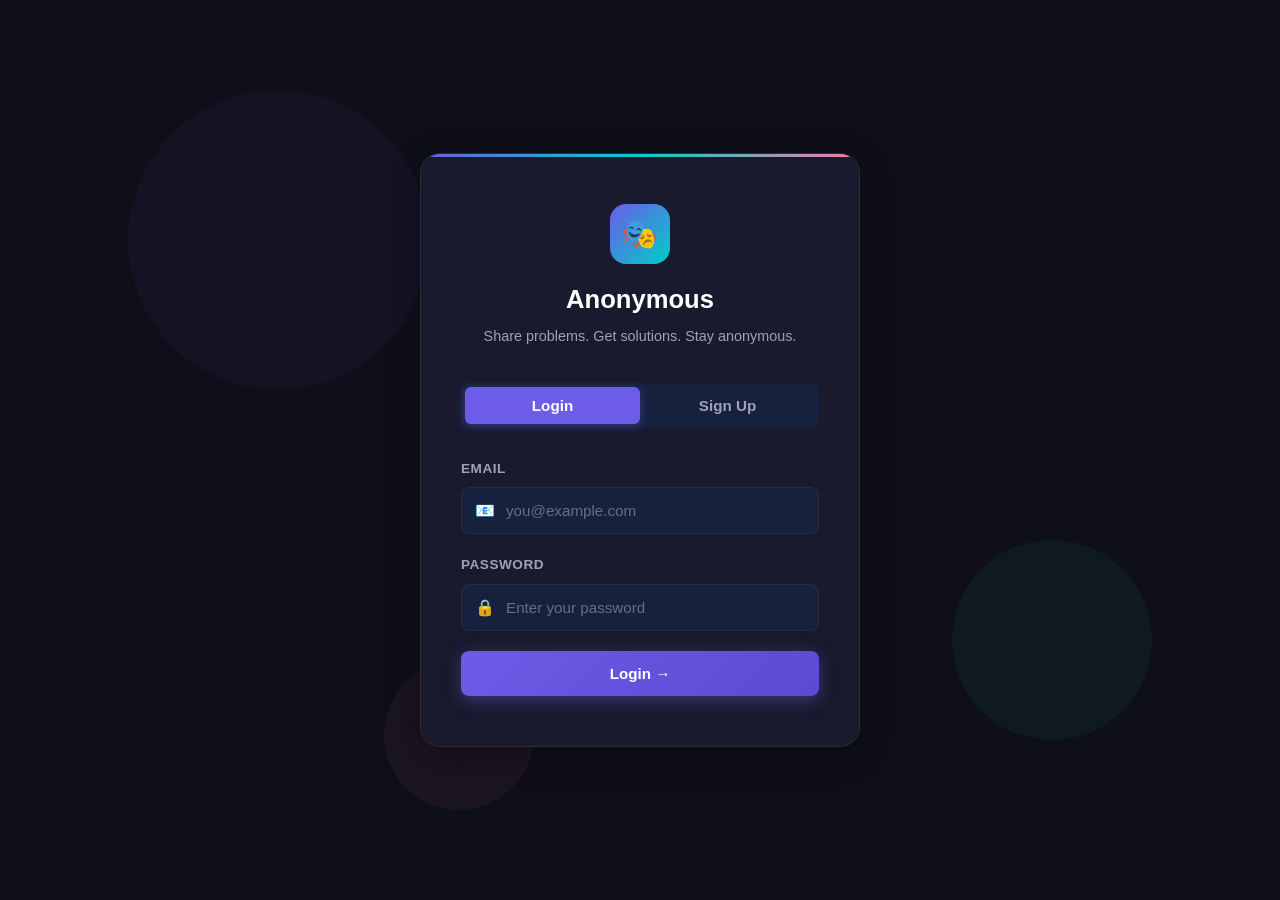
==== frontend/dashboard.html @ ea7b347d "Added frontend files" ====
<!DOCTYPE html>
<html lang="en">
<head>
  <meta charset="UTF-8" />
  <meta name="viewport" content="width=device-width, initial-scale=1.0" />
  <title>Anonymous – Dashboard</title>
  <link rel="stylesheet" href="css/styles.css" />
</head>
<body data-page="dashboard">

  <!-- Animated Background -->
  <div class="bg-animation">
    <div class="circle"></div>
    <div class="circle"></div>
    <div class="circle"></div>
  </div>

  <!-- Navbar -->
  <nav class="navbar">
    <div class="container">
      <a href="index.html" class="logo">
        <div class="icon">🎭</div>
        <span>Anonymous</span>
      </a>
      <div class="nav-links">
        <div class="user-badge">
          <div class="avatar">👤</div>
          <span id="navUsername">User</span>
        </div>
      </div>
    </div>
  </nav>

  <div class="container">

    <!-- ===== USERNAME CREATION SECTION ===== -->
    <div id="usernameSection" class="dashboard-wrapper">
      <div class="username-section">
        <div class="username-card">
          <div class="emoji-big">🎭</div>
          <h2>Choose Your Identity</h2>
          <p>Pick an anonymous username. No one will know who you are.<br>You can use a generated name or create your own.</p>

          <div class="generated-name" id="generatedName">SilentPhoenix42</div>
          <br />
          <button class="btn btn-secondary btn-small" id="generateBtn" style="margin-bottom: 20px;">🎲 Generate New</button>

          <div class="form-group" style="text-align: left;">
            <label>Or enter a custom username</label>
            <div class="username-input-group">
              <input type="text" id="customUsername" placeholder="e.g. MidnightCoder" style="padding-left: 14px;" />
            </div>
          </div>

          <button class="btn btn-primary" id="saveUsername">Continue →</button>
        </div>
      </div>
    </div>

    <!-- ===== DASHBOARD SECTION ===== -->
    <div id="dashboardSection" class="dashboard-wrapper hidden">
      <div class="dashboard-header">
        <h1>Welcome, <span id="displayUsername"></span> 🎉</h1>
        <p>Your anonymous journey starts here</p>
      </div>

      <!-- Stats -->
      <div class="stats-grid">
        <div class="stat-card">
          <div class="stat-icon">📝</div>
          <div class="stat-number" id="totalProblems">0</div>
          <div class="stat-label">Problems Shared</div>
        </div>
        <div class="stat-card">
          <div class="stat-icon">💬</div>
          <div class="stat-number" id="totalResponses">0</div>
          <div class="stat-label">Responses Given</div>
        </div>
        <div class="stat-card">
          <div class="stat-icon">🤝</div>
          <div class="stat-number" id="totalHelped">0</div>
          <div class="stat-label">People Helped</div>
        </div>
        <div class="stat-card">
          <div class="stat-icon">🔒</div>
          <div class="stat-number">100%</div>
          <div class="stat-label">Anonymous</div>
        </div>
      </div>

      <!-- CTA -->
      <div style="text-align: center; margin-top: 20px;">
        <button class="btn btn-primary" id="goToMain" style="width: auto; padding: 16px 40px; font-size: 1.05rem;">
          🚀 Go to Community Board
        </button>
      </div>
    </div>

  </div>

  <script src="js/app.js"></script>
</body>
</html>
---- frontend/css/styles.css ----
/* ===== RESET & BASE ===== */
* {
    margin: 0;
    padding: 0;
    box-sizing: border-box;
  }
  
  :root {
    --primary: #6c5ce7;
    --primary-dark: #5a4bd1;
    --secondary: #00cec9;
    --accent: #fd79a8;
    --bg-dark: #0f0f1a;
    --bg-card: #1a1a2e;
    --bg-input: #16213e;
    --text-primary: #ffffff;
    --text-secondary: #a0a0b8;
    --text-muted: #6c6c80;
    --border: #2a2a40;
    --success: #00b894;
    --danger: #e74c3c;
    --warning: #fdcb6e;
    --shadow: 0 8px 32px rgba(0, 0, 0, 0.3);
    --radius: 12px;
    --radius-sm: 8px;
    --transition: all 0.3s ease;
  }
  
  body {
    font-family: 'Segoe UI', Tahoma, Geneva, Verdana, sans-serif;
    background-color: var(--bg-dark);
    color: var(--text-primary);
    min-height: 100vh;
    line-height: 1.6;
  }
  
  a {
    text-decoration: none;
    color: inherit;
  }
  
  /* ===== UTILITIES ===== */
  .container {
    max-width: 1200px;
    margin: 0 auto;
    padding: 0 20px;
  }
  
  .flex-center {
    display: flex;
    justify-content: center;
    align-items: center;
  }
  
  .hidden {
    display: none !important;
  }
  
  /* ===== ANIMATED BACKGROUND ===== */
  .bg-animation {
    position: fixed;
    top: 0;
    left: 0;
    width: 100%;
    height: 100%;
    z-index: -1;
    overflow: hidden;
  }
  
  .bg-animation .circle {
    position: absolute;
    border-radius: 50%;
    background: rgba(108, 92, 231, 0.05);
    animation: float 15s infinite ease-in-out;
  }
  
  .bg-animation .circle:nth-child(1) {
    width: 300px;
    height: 300px;
    top: 10%;
    left: 10%;
    animation-delay: 0s;
  }
  
  .bg-animation .circle:nth-child(2) {
    width: 200px;
    height: 200px;
    top: 60%;
    right: 10%;
    animation-delay: 3s;
    background: rgba(0, 206, 201, 0.05);
  }
  
  .bg-animation .circle:nth-child(3) {
    width: 150px;
    height: 150px;
    bottom: 10%;
    left: 30%;
    animation-delay: 6s;
    background: rgba(253, 121, 168, 0.05);
  }
  
  @keyframes float {
    0%, 100% { transform: translateY(0) rotate(0deg); }
    33% { transform: translateY(-30px) rotate(120deg); }
    66% { transform: translateY(20px) rotate(240deg); }
  }
  
  /* ===== NAVBAR ===== */
  .navbar {
    background: rgba(26, 26, 46, 0.9);
    backdrop-filter: blur(20px);
    border-bottom: 1px solid var(--border);
    padding: 15px 0;
    position: sticky;
    top: 0;
    z-index: 100;
  }
  
  .navbar .container {
    display: flex;
    justify-content: space-between;
    align-items: center;
  }
  
  .navbar .logo {
    display: flex;
    align-items: center;
    gap: 10px;
    font-size: 1.4rem;
    font-weight: 700;
  }
  
  .navbar .logo .icon {
    width: 36px;
    height: 36px;
    background: linear-gradient(135deg, var(--primary), var(--secondary));
    border-radius: 10px;
    display: flex;
    align-items: center;
    justify-content: center;
    font-size: 1.1rem;
  }
  
  .navbar .nav-links {
    display: flex;
    gap: 20px;
    align-items: center;
  }
  
  .navbar .nav-links a {
    color: var(--text-secondary);
    transition: var(--transition);
    font-size: 0.95rem;
    padding: 8px 16px;
    border-radius: var(--radius-sm);
  }
  
  .navbar .nav-links a:hover,
  .navbar .nav-links a.active {
    color: var(--text-primary);
    background: rgba(108, 92, 231, 0.15);
  }
  
  .navbar .user-badge {
    display: flex;
    align-items: center;
    gap: 8px;
    background: var(--bg-input);
    padding: 6px 14px;
    border-radius: 20px;
    font-size: 0.9rem;
    border: 1px solid var(--border);
  }
  
  .navbar .user-badge .avatar {
    width: 28px;
    height: 28px;
    background: linear-gradient(135deg, var(--primary), var(--accent));
    border-radius: 50%;
    display: flex;
    align-items: center;
    justify-content: center;
    font-size: 0.75rem;
    font-weight: 700;
  }
  
  /* ===== AUTH PAGE (Login / Signup) ===== */
  .auth-wrapper {
    min-height: 100vh;
    display: flex;
    align-items: center;
    justify-content: center;
    padding: 20px;
  }
  
  .auth-card {
    background: var(--bg-card);
    border: 1px solid var(--border);
    border-radius: 20px;
    padding: 50px 40px;
    width: 100%;
    max-width: 440px;
    box-shadow: var(--shadow);
    position: relative;
    overflow: hidden;
  }
  
  .auth-card::before {
    content: '';
    position: absolute;
    top: 0;
    left: 0;
    right: 0;
    height: 3px;
    background: linear-gradient(90deg, var(--primary), var(--secondary), var(--accent));
  }
  
  .auth-card .brand {
    text-align: center;
    margin-bottom: 35px;
  }
  
  .auth-card .brand .brand-icon {
    width: 60px;
    height: 60px;
    background: linear-gradient(135deg, var(--primary), var(--secondary));
    border-radius: 16px;
    display: flex;
    align-items: center;
    justify-content: center;
    font-size: 1.8rem;
    margin: 0 auto 15px;
  }
  
  .auth-card .brand h1 {
    font-size: 1.6rem;
    font-weight: 700;
    margin-bottom: 5px;
  }
  
  .auth-card .brand p {
    color: var(--text-secondary);
    font-size: 0.9rem;
  }
  
  /* Tabs */
  .auth-tabs {
    display: flex;
    background: var(--bg-input);
    border-radius: var(--radius-sm);
    padding: 4px;
    margin-bottom: 30px;
  }
  
  .auth-tabs .tab {
    flex: 1;
    padding: 10px;
    text-align: center;
    border-radius: 6px;
    cursor: pointer;
    font-weight: 600;
    font-size: 0.95rem;
    color: var(--text-secondary);
    transition: var(--transition);
    border: none;
    background: none;
  }
  
  .auth-tabs .tab.active {
    background: var(--primary);
    color: var(--text-primary);
    box-shadow: 0 2px 10px rgba(108, 92, 231, 0.4);
  }
  
  /* Form */
  .form-group {
    margin-bottom: 20px;
  }
  
  .form-group label {
    display: block;
    margin-bottom: 8px;
    font-size: 0.85rem;
    font-weight: 600;
    color: var(--text-secondary);
    text-transform: uppercase;
    letter-spacing: 0.5px;
  }
  
  .form-group .input-wrapper {
    position: relative;
  }
  
  .form-group .input-wrapper .input-icon {
    position: absolute;
    left: 14px;
    top: 50%;
    transform: translateY(-50%);
    color: var(--text-muted);
    font-size: 1rem;
  }
  
  .form-group input,
  .form-group textarea,
  .form-group select {
    width: 100%;
    padding: 14px 14px 14px 44px;
    background: var(--bg-input);
    border: 1px solid var(--border);
    border-radius: var(--radius-sm);
    color: var(--text-primary);
    font-size: 0.95rem;
    transition: var(--transition);
    outline: none;
  }
  
  .form-group input:focus,
  .form-group textarea:focus,
  .form-group select:focus {
    border-color: var(--primary);
    box-shadow: 0 0 0 3px rgba(108, 92, 231, 0.15);
  }
  
  .form-group input::placeholder,
  .form-group textarea::placeholder {
    color: var(--text-muted);
  }
  
  .form-group textarea {
    padding-left: 14px;
    min-height: 120px;
    resize: vertical;
  }
  
  /* Buttons */
  .btn {
    padding: 14px 28px;
    border-radius: var(--radius-sm);
    font-size: 0.95rem;
    font-weight: 600;
    cursor: pointer;
    border: none;
    transition: var(--transition);
    display: inline-flex;
    align-items: center;
    justify-content: center;
    gap: 8px;
  }
  
  .btn-primary {
    background: linear-gradient(135deg, var(--primary), var(--primary-dark));
    color: var(--text-primary);
    width: 100%;
    box-shadow: 0 4px 15px rgba(108, 92, 231, 0.4);
  }
  
  .btn-primary:hover {
    transform: translateY(-2px);
    box-shadow: 0 6px 20px rgba(108, 92, 231, 0.5);
  }
  
  .btn-secondary {
    background: var(--bg-input);
    color: var(--text-primary);
    border: 1px solid var(--border);
  }
  
  .btn-secondary:hover {
    border-color: var(--primary);
    background: rgba(108, 92, 231, 0.1);
  }
  
  .btn-accent {
    background: linear-gradient(135deg, var(--secondary), #00b894);
    color: var(--text-primary);
  }
  
  .btn-accent:hover {
    transform: translateY(-2px);
    box-shadow: 0 6px 20px rgba(0, 206, 201, 0.4);
  }
  
  .btn-danger {
    background: linear-gradient(135deg, var(--danger), #c0392b);
    color: var(--text-primary);
  }
  
  .btn-small {
    padding: 8px 16px;
    font-size: 0.85rem;
  }
  
  .btn-icon {
    width: 40px;
    height: 40px;
    padding: 0;
    border-radius: 50%;
  }
  
  /* ===== DASHBOARD PAGE ===== */
  .dashboard-wrapper {
    padding: 40px 0;
  }
  
  .dashboard-header {
    text-align: center;
    margin-bottom: 40px;
  }
  
  .dashboard-header h1 {
    font-size: 2rem;
    margin-bottom: 8px;
  }
  
  .dashboard-header p {
    color: var(--text-secondary);
    font-size: 1.05rem;
  }
  
  /* Username Creation */
  .username-section {
    max-width: 500px;
    margin: 0 auto 50px;
  }
  
  .username-card {
    background: var(--bg-card);
    border: 1px solid var(--border);
    border-radius: var(--radius);
    padding: 40px;
    text-align: center;
    box-shadow: var(--shadow);
  }
  
  .username-card .emoji-big {
    font-size: 3rem;
    margin-bottom: 15px;
  }
  
  .username-card h2 {
    font-size: 1.4rem;
    margin-bottom: 8px;
  }
  
  .username-card p {
    color: var(--text-secondary);
    margin-bottom: 25px;
    font-size: 0.9rem;
  }
  
  .username-card .username-input-group {
    display: flex;
    gap: 10px;
    margin-bottom: 15px;
  }
  
  .username-card .username-input-group input {
    padding-left: 14px;
    flex: 1;
  }
  
  .username-card .generated-name {
    background: var(--bg-input);
    padding: 10px 16px;
    border-radius: var(--radius-sm);
    color: var(--secondary);
    font-weight: 600;
    font-size: 0.95rem;
    display: inline-block;
    margin-bottom: 10px;
    border: 1px dashed var(--border);
  }
  
  /* Stats Grid */
  .stats-grid {
    display: grid;
    grid-template-columns: repeat(auto-fit, minmax(220px, 1fr));
    gap: 20px;
    margin-bottom: 40px;
  }
  
  .stat-card {
    background: var(--bg-card);
    border: 1px solid var(--border);
    border-radius: var(--radius);
    padding: 25px;
    text-align: center;
    transition: var(--transition);
  }
  
  .stat-card:hover {
    transform: translateY(-4px);
    border-color: var(--primary);
  }
  
  .stat-card .stat-icon {
    font-size: 2rem;
    margin-bottom: 10px;
  }
  
  .stat-card .stat-number {
    font-size: 2rem;
    font-weight: 800;
    background: linear-gradient(135deg, var(--primary), var(--secondary));
    -webkit-background-clip: text;
    -webkit-text-fill-color: transparent;
    background-clip: text;
  }
  
  .stat-card .stat-label {
    color: var(--text-secondary);
    font-size: 0.85rem;
    margin-top: 5px;
  }
  
  /* ===== MAIN PAGE ===== */
  .main-wrapper {
    padding: 30px 0;
  }
  
  .main-layout {
    display: grid;
    grid-template-columns: 280px 1fr;
    gap: 30px;
  }
  
  /* Sidebar */
  .sidebar {
    position: sticky;
    top: 80px;
    height: fit-content;
  }
  
  .sidebar-card {
    background: var(--bg-card);
    border: 1px solid var(--border);
    border-radius: var(--radius);
    padding: 20px;
    margin-bottom: 20px;
  }
  
  .sidebar-card h3 {
    font-size: 0.85rem;
    text-transform: uppercase;
    letter-spacing: 1px;
    color: var(--text-muted);
    margin-bottom: 15px;
  }
  
  .sidebar-card .filter-btn {
    display: flex;
    align-items: center;
    gap: 10px;
    width: 100%;
    padding: 10px 14px;
    background: none;
    border: none;
    color: var(--text-secondary);
    cursor: pointer;
    border-radius: var(--radius-sm);
    transition: var(--transition);
    font-size: 0.9rem;
    text-align: left;
  }
  
  .sidebar-card .filter-btn:hover,
  .sidebar-card .filter-btn.active {
    background: rgba(108, 92, 231, 0.1);
    color: var(--text-primary);
  }
  
  .sidebar-card .filter-btn.active {
    border-left: 3px solid var(--primary);
  }
  
  .sidebar-card .filter-btn .count {
    margin-left: auto;
    background: var(--bg-input);
    padding: 2px 8px;
    border-radius: 10px;
    font-size: 0.75rem;
  }
  
  /* Content Area */
  .content-area {
    min-width: 0;
  }
  
  /* Post Form */
  .post-form-card {
    background: var(--bg-card);
    border: 1px solid var(--border);
    border-radius: var(--radius);
    padding: 25px;
    margin-bottom: 25px;
  }
  
  .post-form-card .form-header {
    display: flex;
    align-items: center;
    gap: 12px;
    margin-bottom: 20px;
  }
  
  .post-form-card .form-header .user-avatar {
    width: 42px;
    height: 42px;
    background: linear-gradient(135deg, var(--primary), var(--accent));
    border-radius: 50%;
    display: flex;
    align-items: center;
    justify-content: center;
    font-size: 1.2rem;
  }
  
  .post-form-card .form-header h3 {
    font-size: 1rem;
    color: var(--text-secondary);
    font-weight: 400;
  }
  
  .post-form-card .tag-select {
    display: flex;
    gap: 8px;
    margin-bottom: 15px;
    flex-wrap: wrap;
  }
  
  .tag {
    padding: 6px 14px;
    border-radius: 20px;
    font-size: 0.8rem;
    font-weight: 600;
    cursor: pointer;
    border: 1px solid var(--border);
    background: var(--bg-input);
    color: var(--text-secondary);
    transition: var(--transition);
  }
  
  .tag:hover,
  .tag.active {
    border-color: var(--primary);
    color: var(--primary);
    background: rgba(108, 92, 231, 0.1);
  }
  
  .tag.tag-urgent { border-color: var(--danger); color: var(--danger); }
  .tag.tag-help { border-color: var(--warning); color: var(--warning); }
  .tag.tag-discussion { border-color: var(--secondary); color: var(--secondary); }
  .tag.tag-advice { border-color: var(--accent); color: var(--accent); }
  
  .post-form-card .form-actions {
    display: flex;
    justify-content: space-between;
    align-items: center;
    margin-top: 15px;
  }
  
  .post-form-card .anonymous-toggle {
    display: flex;
    align-items: center;
    gap: 8px;
    font-size: 0.85rem;
    color: var(--text-secondary);
  }
  
  /* Toggle Switch */
  .toggle-switch {
    position: relative;
    width: 44px;
    height: 24px;
  }
  
  .toggle-switch input {
    opacity: 0;
    width: 0;
    height: 0;
  }
  
  .toggle-switch .slider {
    position: absolute;
    cursor: pointer;
    top: 0;
    left: 0;
    right: 0;
    bottom: 0;
    background: var(--bg-input);
    border: 1px solid var(--border);
    border-radius: 24px;
    transition: var(--transition);
  }
  
  .toggle-switch .slider:before {
    content: '';
    position: absolute;
    height: 18px;
    width: 18px;
    left: 2px;
    bottom: 2px;
    background: var(--text-secondary);
    border-radius: 50%;
    transition: var(--transition);
  }
  
  .toggle-switch input:checked + .slider {
    background: var(--primary);
    border-color: var(--primary);
  }
  
  .toggle-switch input:checked + .slider:before {
    transform: translateX(20px);
    background: white;
  }
  
  /* Problem Cards */
  .problem-card {
    background: var(--bg-card);
    border: 1px solid var(--border);
    border-radius: var(--radius);
    padding: 25px;
    margin-bottom: 20px;
    transition: var(--transition);
  }
  
  .problem-card:hover {
    border-color: rgba(108, 92, 231, 0.3);
    box-shadow: 0 4px 20px rgba(0, 0, 0, 0.2);
  }
  
  .problem-card .card-header {
    display: flex;
    justify-content: space-between;
    align-items: flex-start;
    margin-bottom: 12px;
  }
  
  .problem-card .card-header .user-info {
    display: flex;
    align-items: center;
    gap: 10px;
  }
  
  .problem-card .card-header .user-info .avatar {
    width: 36px;
    height: 36px;
    background: linear-gradient(135deg, var(--primary), var(--secondary));
    border-radius: 50%;
    display: flex;
    align-items: center;
    justify-content: center;
    font-size: 0.9rem;
  }
  
  .problem-card .card-header .user-info .name {
    font-weight: 600;
    font-size: 0.95rem;
  }
  
  .problem-card .card-header .user-info .time {
    font-size: 0.8rem;
    color: var(--text-muted);
  }
  
  .problem-card .card-header .card-tag {
    padding: 4px 12px;
    border-radius: 20px;
    font-size: 0.75rem;
    font-weight: 600;
  }
  
  .problem-card .card-title {
    font-size: 1.15rem;
    font-weight: 700;
    margin-bottom: 8px;
  }
  
  .problem-card .card-body {
    color: var(--text-secondary);
    font-size: 0.92rem;
    line-height: 1.7;
    margin-bottom: 15px;
  }
  
  .problem-card .card-footer {
    display: flex;
    align-items: center;
    gap: 20px;
    padding-top: 15px;
    border-top: 1px solid var(--border);
  }
  
  .problem-card .card-footer .action-btn {
    display: flex;
    align-items: center;
    gap: 6px;
    background: none;
    border: none;
    color: var(--text-muted);
    cursor: pointer;
    font-size: 0.85rem;
    padding: 6px 12px;
    border-radius: var(--radius-sm);
    transition: var(--transition);
  }
  
  .problem-card .card-footer .action-btn:hover {
    background: rgba(108, 92, 231, 0.1);
    color: var(--primary);
  }
  
  .problem-card .card-footer .action-btn.liked {
    color: var(--accent);
  }
  
  /* Responses Section */
  .responses-section {
    margin-top: 15px;
    padding-top: 15px;
    border-top: 1px solid var(--border);
  }
  
  .response-item {
    display: flex;
    gap: 12px;
    padding: 12px 0;
    border-bottom: 1px solid rgba(42, 42, 64, 0.5);
  }
  
  .response-item:last-child {
    border-bottom: none;
  }
  
  .response-item .resp-avatar {
    width: 30px;
    height: 30px;
    background: var(--bg-input);
    border-radius: 50%;
    display: flex;
    align-items: center;
    justify-content: center;
    font-size: 0.8rem;
    flex-shrink: 0;
  }
  
  .response-item .resp-content .resp-name {
    font-weight: 600;
    font-size: 0.85rem;
    margin-bottom: 3px;
  }
  
  .response-item .resp-content .resp-text {
    color: var(--text-secondary);
    font-size: 0.88rem;
  }
  
  .response-input-group {
    display: flex;
    gap: 10px;
    margin-top: 12px;
  }
  
  .response-input-group input {
    flex: 1;
    padding: 10px 14px;
    padding-left: 14px;
    background: var(--bg-input);
    border: 1px solid var(--border);
    border-radius: var(--radius-sm);
    color: var(--text-primary);
    font-size: 0.88rem;
    outline: none;
    transition: var(--transition);
  }
  
  .response-input-group input:focus {
    border-color: var(--primary);
  }
  
  /* ===== TOAST NOTIFICATION ===== */
  .toast-container {
    position: fixed;
    top: 20px;
    right: 20px;
    z-index: 9999;
    display: flex;
    flex-direction: column;
    gap: 10px;
  }
  
  .toast {
    background: var(--bg-card);
    border: 1px solid var(--border);
    border-radius: var(--radius-sm);
    padding: 14px 20px;
    display: flex;
    align-items: center;
    gap: 10px;
    box-shadow: var(--shadow);
    animation: slideIn 0.3s ease;
    min-width: 300px;
  }
  
  .toast.success { border-left: 4px solid var(--success); }
  .toast.error { border-left: 4px solid var(--danger); }
  .toast.info { border-left: 4px solid var(--primary); }
  
  @keyframes slideIn {
    from { transform: translateX(100%); opacity: 0; }
    to { transform: translateX(0); opacity: 1; }
  }
  
  @keyframes slideOut {
    from { transform: translateX(0); opacity: 1; }
    to { transform: translateX(100%); opacity: 0; }
  }
  
  /* ===== LOADING SPINNER ===== */
  .spinner {
    width: 40px;
    height: 40px;
    border: 4px solid var(--border);
    border-top: 4px solid var(--primary);
    border-radius: 50%;
    animation: spin 0.8s linear infinite;
    margin: 30px auto;
  }
  
  @keyframes spin {
    to { transform: rotate(360deg); }
  }
  
  /* ===== EMPTY STATE ===== */
  .empty-state {
    text-align: center;
    padding: 60px 20px;
  }
  
  .empty-state .empty-icon {
    font-size: 4rem;
    margin-bottom: 15px;
  }
  
  .empty-state h3 {
    font-size: 1.2rem;
    margin-bottom: 8px;
  }
  
  .empty-state p {
    color: var(--text-secondary);
    font-size: 0.9rem;
  }
  
  /* ===== MODAL ===== */
  .modal-overlay {
    position: fixed;
    top: 0;
    left: 0;
    width: 100%;
    height: 100%;
    background: rgba(0, 0, 0, 0.6);
    backdrop-filter: blur(5px);
    z-index: 1000;
    display: flex;
    align-items: center;
    justify-content: center;
    padding: 20px;
  }
  
  .modal {
    background: var(--bg-card);
    border: 1px solid var(--border);
    border-radius: var(--radius);
    padding: 35px;
    width: 100%;
    max-width: 500px;
    box-shadow: var(--shadow);
    animation: modalIn 0.3s ease;
  }
  
  @keyframes modalIn {
    from { transform: scale(0.9); opacity: 0; }
    to { transform: scale(1); opacity: 1; }
  }
  
  .modal h2 {
    margin-bottom: 20px;
    font-size: 1.3rem;
  }
  
  .modal .modal-actions {
    display: flex;
    gap: 10px;
    justify-content: flex-end;
    margin-top: 25px;
  }
  
  /* ===== RESPONSIVE ===== */
  @media (max-width: 900px) {
    .main-layout {
      grid-template-columns: 1fr;
    }
  
    .sidebar {
      position: static;
    }
  
    .sidebar-card {
      display: flex;
      gap: 10px;
      flex-wrap: wrap;
      padding: 15px;
    }
  
    .sidebar-card h3 {
      width: 100%;
      margin-bottom: 5px;
    }
  
    .sidebar-card .filter-btn {
      flex: none;
      padding: 8px 14px;
    }
  }
  
  @media (max-width: 500px) {
    .auth-card {
      padding: 35px 25px;
    }
  
    .stats-grid {
      grid-template-columns: 1fr 1fr;
    }
  
    .problem-card .card-footer {
      flex-wrap: wrap;
      gap: 10px;
    }
  
    .navbar .nav-links a span {
      display: none;
    }
  
    .username-card .username-input-group {
      flex-direction: column;
    }
  }
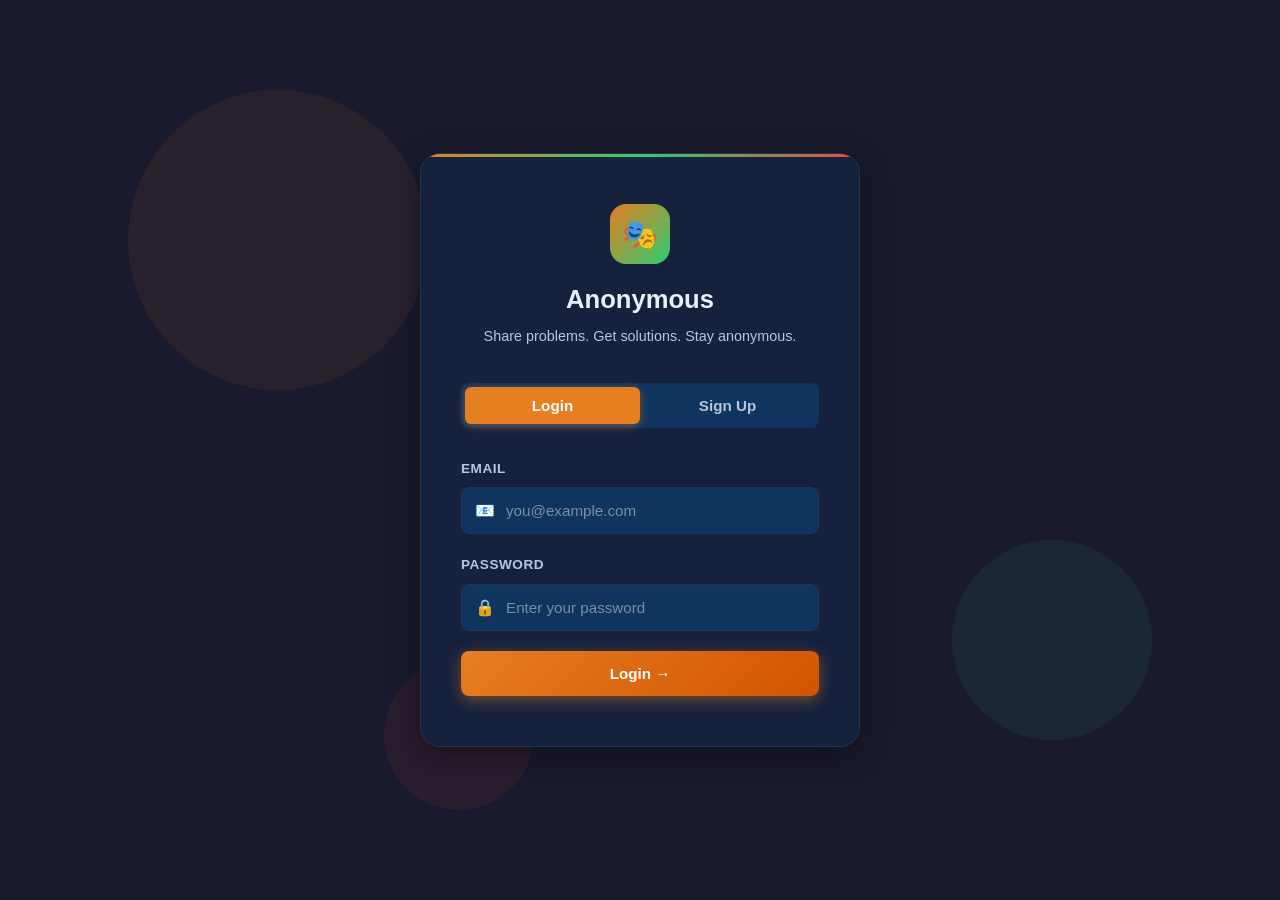
==== commit d9f6e39a: "Updated frontend pages and styles" ====
--- a/frontend/dashboard.html
+++ b/frontend/dashboard.html
@@ -1,28 +1,27 @@
 <!DOCTYPE html>
 <html lang="en">
 <head>
-  <meta charset="UTF-8" />
-  <meta name="viewport" content="width=device-width, initial-scale=1.0" />
-  <title>Anonymous – Dashboard</title>
-  <link rel="stylesheet" href="css/styles.css" />
+  <meta charset="UTF-8">
+  <meta name="viewport" content="width=device-width, initial-scale=1.0">
+  <title>Anonymous Community — Dashboard</title>
+  <link rel="stylesheet" href="css/styles.css">
 </head>
 <body data-page="dashboard">
-
-  <!-- Animated Background -->
   <div class="bg-animation">
     <div class="circle"></div>
     <div class="circle"></div>
     <div class="circle"></div>
   </div>
 
-  <!-- Navbar -->
+  
   <nav class="navbar">
     <div class="container">
-      <a href="index.html" class="logo">
+      <div class="logo">
         <div class="icon">🎭</div>
         <span>Anonymous</span>
-      </a>
+      </div>
       <div class="nav-links">
+        <span id="onlineUsers" style="font-size:0.8rem;color:var(--secondary);padding:6px 12px;background:var(--bg-input);border-radius:20px;border:1px solid var(--border);">🟢 0 online</span>
         <div class="user-badge">
           <div class="avatar">👤</div>
           <span id="navUsername">User</span>
@@ -31,40 +30,40 @@
     </div>
   </nav>
 
-  <div class="container">
-
-    <!-- ===== USERNAME CREATION SECTION ===== -->
-    <div id="usernameSection" class="dashboard-wrapper">
+  
+  <section id="usernameSection" class="dashboard-wrapper">
+    <div class="container">
       <div class="username-section">
         <div class="username-card">
           <div class="emoji-big">🎭</div>
-          <h2>Choose Your Identity</h2>
-          <p>Pick an anonymous username. No one will know who you are.<br>You can use a generated name or create your own.</p>
-
-          <div class="generated-name" id="generatedName">SilentPhoenix42</div>
-          <br />
-          <button class="btn btn-secondary btn-small" id="generateBtn" style="margin-bottom: 20px;">🎲 Generate New</button>
-
-          <div class="form-group" style="text-align: left;">
-            <label>Or enter a custom username</label>
-            <div class="username-input-group">
-              <input type="text" id="customUsername" placeholder="e.g. MidnightCoder" style="padding-left: 14px;" />
-            </div>
+          <h2>Choose Your Anonymous Identity</h2>
+          <p>This name will be shown when you choose not to stay fully anonymous. Your real identity stays hidden.</p>
+          <div class="generated-name" id="generatedName">Loading...</div>
+          <br>
+          <button class="btn btn-secondary btn-small" id="generateBtn" style="margin-bottom:20px;">🎲 Generate New Name</button>
+          <div class="username-input-group">
+            <input type="text" id="customUsername" placeholder="Or type your own name..." style="padding-left:14px;">
+            <button class="btn btn-primary" id="saveUsername" style="width:auto;">Save ✓</button>
           </div>
-
-          <button class="btn btn-primary" id="saveUsername">Continue →</button>
         </div>
       </div>
     </div>
+  </section>
 
-    <!-- ===== DASHBOARD SECTION ===== -->
-    <div id="dashboardSection" class="dashboard-wrapper hidden">
+  
+  <section id="dashboardSection" class="dashboard-wrapper hidden">
+    <div class="container">
       <div class="dashboard-header">
-        <h1>Welcome, <span id="displayUsername"></span> 🎉</h1>
-        <p>Your anonymous journey starts here</p>
+        <h1>Welcome back, <span id="displayUsername" style="color:var(--primary);">User</span>!</h1>
+        <p>Your anonymous community dashboard</p>
+        <div style="margin-top:12px;display:flex;justify-content:center;gap:20px;flex-wrap:wrap;">
+          <span id="streakCount" style="font-size:0.9rem;padding:6px 16px;background:var(--bg-card);border:1px solid var(--border);border-radius:20px;">🔥 0 day streak</span>
+          <span id="repBadge" style="font-size:0.9rem;padding:6px 16px;background:var(--bg-card);border:1px solid var(--border);border-radius:20px;">🌱 Newcomer</span>
+          <span id="onlineUsers" style="font-size:0.9rem;padding:6px 16px;background:var(--bg-card);border:1px solid var(--border);border-radius:20px;">🟢 0 online</span>
+        </div>
       </div>
 
-      <!-- Stats -->
+      
       <div class="stats-grid">
         <div class="stat-card">
           <div class="stat-icon">📝</div>
@@ -77,26 +76,26 @@
           <div class="stat-label">Responses Given</div>
         </div>
         <div class="stat-card">
-          <div class="stat-icon">🤝</div>
+          <div class="stat-icon">⭐</div>
           <div class="stat-number" id="totalHelped">0</div>
-          <div class="stat-label">People Helped</div>
-        </div>
-        <div class="stat-card">
-          <div class="stat-icon">🔒</div>
-          <div class="stat-number">100%</div>
-          <div class="stat-label">Anonymous</div>
+          <div class="stat-label">Reputation Points</div>
         </div>
       </div>
 
-      <!-- CTA -->
-      <div style="text-align: center; margin-top: 20px;">
-        <button class="btn btn-primary" id="goToMain" style="width: auto; padding: 16px 40px; font-size: 1.05rem;">
-          🚀 Go to Community Board
+      
+      <div style="background:var(--bg-card);border:1px solid var(--border);border-radius:var(--radius);padding:25px;margin-bottom:30px;">
+        <h3 style="font-size:0.85rem;text-transform:uppercase;letter-spacing:1px;color:var(--text-muted);margin-bottom:15px;">🔥 Trending Topics in Community</h3>
+        <div id="trendingWords" style="line-height:2.2;text-align:center;"></div>
+      </div>
+
+     
+      <div style="text-align:center;">
+        <button class="btn btn-primary" id="goToMain" style="width:auto;padding:16px 50px;font-size:1.05rem;">
+          🚀 Enter Community
         </button>
       </div>
     </div>
-
-  </div>
+  </section>
 
   <script src="js/app.js"></script>
 </body>
--- a/frontend/css/styles.css
+++ b/frontend/css/styles.css
@@ -1,1048 +1,1047 @@
-/* ===== RESET & BASE ===== */
 * {
-    margin: 0;
-    padding: 0;
-    box-sizing: border-box;
+  margin: 0;
+  padding: 0;
+  box-sizing: border-box;
+}
+
+:root {
+  --primary: #e67e22;
+  --primary-dark: #d35400;
+  --secondary: #2ecc71;
+  --accent: #e74c3c;
+  --bg-dark: #1a1a2e;
+  --bg-card: #16213e;
+  --bg-input: #0f3460;
+  --text-primary: #eaf0fb;
+  --text-secondary: #b8c6db;
+  --text-muted: #7b8fa3;
+  --border: #22354d;
+  --success: #27ae60;
+  --danger: #c0392b;
+  --warning: #f1c40f;
+  --shadow: 0 8px 32px rgba(0, 0, 0, 0.4);
+  --radius: 14px;
+  --radius-sm: 8px;
+  --transition: all 0.3s ease;
+}
+
+body {
+  font-family: 'Segoe UI', Tahoma, Geneva, Verdana, sans-serif;
+  background-color: var(--bg-dark);
+  color: var(--text-primary);
+  min-height: 100vh;
+  line-height: 1.6;
+}
+
+a {
+  text-decoration: none;
+  color: inherit;
+}
+
+
+.container {
+  max-width: 1200px;
+  margin: 0 auto;
+  padding: 0 20px;
+}
+
+.flex-center {
+  display: flex;
+  justify-content: center;
+  align-items: center;
+}
+
+.hidden {
+  display: none !important;
+}
+
+
+.bg-animation {
+  position: fixed;
+  top: 0;
+  left: 0;
+  width: 100%;
+  height: 100%;
+  z-index: -1;
+  overflow: hidden;
+}
+
+.bg-animation .circle {
+  position: absolute;
+  border-radius: 50%;
+  background: rgba(230, 126, 34, 0.07);
+  animation: float 15s infinite ease-in-out;
+}
+
+.bg-animation .circle:nth-child(1) {
+  width: 300px;
+  height: 300px;
+  top: 10%;
+  left: 10%;
+  animation-delay: 0s;
+}
+
+.bg-animation .circle:nth-child(2) {
+  width: 200px;
+  height: 200px;
+  top: 60%;
+  right: 10%;
+  animation-delay: 3s;
+  background: rgba(46, 204, 113, 0.07);
+}
+
+.bg-animation .circle:nth-child(3) {
+  width: 150px;
+  height: 150px;
+  bottom: 10%;
+  left: 30%;
+  animation-delay: 6s;
+  background: rgba(231, 76, 60, 0.07);
+}
+
+@keyframes float {
+  0%, 100% { transform: translateY(0) rotate(0deg); }
+  33% { transform: translateY(-30px) rotate(120deg); }
+  66% { transform: translateY(20px) rotate(240deg); }
+}
+
+
+.navbar {
+  background: rgba(22, 33, 62, 0.92);
+  backdrop-filter: blur(20px);
+  border-bottom: 1px solid var(--border);
+  padding: 15px 0;
+  position: sticky;
+  top: 0;
+  z-index: 100;
+}
+
+.navbar .container {
+  display: flex;
+  justify-content: space-between;
+  align-items: center;
+}
+
+.navbar .logo {
+  display: flex;
+  align-items: center;
+  gap: 10px;
+  font-size: 1.4rem;
+  font-weight: 700;
+}
+
+.navbar .logo .icon {
+  width: 36px;
+  height: 36px;
+  background: linear-gradient(135deg, var(--primary), var(--secondary));
+  border-radius: 10px;
+  display: flex;
+  align-items: center;
+  justify-content: center;
+  font-size: 1.1rem;
+}
+
+.navbar .nav-links {
+  display: flex;
+  gap: 20px;
+  align-items: center;
+}
+
+.navbar .nav-links a {
+  color: var(--text-secondary);
+  transition: var(--transition);
+  font-size: 0.95rem;
+  padding: 8px 16px;
+  border-radius: var(--radius-sm);
+}
+
+.navbar .nav-links a:hover,
+.navbar .nav-links a.active {
+  color: var(--text-primary);
+  background: rgba(230, 126, 34, 0.18);
+}
+
+.navbar .user-badge {
+  display: flex;
+  align-items: center;
+  gap: 8px;
+  background: var(--bg-input);
+  padding: 6px 14px;
+  border-radius: 20px;
+  font-size: 0.9rem;
+  border: 1px solid var(--border);
+}
+
+.navbar .user-badge .avatar {
+  width: 28px;
+  height: 28px;
+  background: linear-gradient(135deg, var(--primary), var(--accent));
+  border-radius: 50%;
+  display: flex;
+  align-items: center;
+  justify-content: center;
+  font-size: 0.75rem;
+  font-weight: 700;
+}
+
+
+.auth-wrapper {
+  min-height: 100vh;
+  display: flex;
+  align-items: center;
+  justify-content: center;
+  padding: 20px;
+}
+
+.auth-card {
+  background: var(--bg-card);
+  border: 1px solid var(--border);
+  border-radius: 20px;
+  padding: 50px 40px;
+  width: 100%;
+  max-width: 440px;
+  box-shadow: var(--shadow);
+  position: relative;
+  overflow: hidden;
+}
+
+.auth-card::before {
+  content: '';
+  position: absolute;
+  top: 0;
+  left: 0;
+  right: 0;
+  height: 3px;
+  background: linear-gradient(90deg, var(--primary), var(--secondary), var(--accent));
+}
+
+.auth-card .brand {
+  text-align: center;
+  margin-bottom: 35px;
+}
+
+.auth-card .brand .brand-icon {
+  width: 60px;
+  height: 60px;
+  background: linear-gradient(135deg, var(--primary), var(--secondary));
+  border-radius: 16px;
+  display: flex;
+  align-items: center;
+  justify-content: center;
+  font-size: 1.8rem;
+  margin: 0 auto 15px;
+}
+
+.auth-card .brand h1 {
+  font-size: 1.6rem;
+  font-weight: 700;
+  margin-bottom: 5px;
+}
+
+.auth-card .brand p {
+  color: var(--text-secondary);
+  font-size: 0.9rem;
+}
+
+
+.auth-tabs {
+  display: flex;
+  background: var(--bg-input);
+  border-radius: var(--radius-sm);
+  padding: 4px;
+  margin-bottom: 30px;
+}
+
+.auth-tabs .tab {
+  flex: 1;
+  padding: 10px;
+  text-align: center;
+  border-radius: 6px;
+  cursor: pointer;
+  font-weight: 600;
+  font-size: 0.95rem;
+  color: var(--text-secondary);
+  transition: var(--transition);
+  border: none;
+  background: none;
+}
+
+.auth-tabs .tab.active {
+  background: var(--primary);
+  color: #fff;
+  box-shadow: 0 2px 10px rgba(230, 126, 34, 0.45);
+}
+
+
+.form-group {
+  margin-bottom: 20px;
+}
+
+.form-group label {
+  display: block;
+  margin-bottom: 8px;
+  font-size: 0.85rem;
+  font-weight: 600;
+  color: var(--text-secondary);
+  text-transform: uppercase;
+  letter-spacing: 0.5px;
+}
+
+.form-group .input-wrapper {
+  position: relative;
+}
+
+.form-group .input-wrapper .input-icon {
+  position: absolute;
+  left: 14px;
+  top: 50%;
+  transform: translateY(-50%);
+  color: var(--text-muted);
+  font-size: 1rem;
+}
+
+.form-group input,
+.form-group textarea,
+.form-group select {
+  width: 100%;
+  padding: 14px 14px 14px 44px;
+  background: var(--bg-input);
+  border: 1px solid var(--border);
+  border-radius: var(--radius-sm);
+  color: var(--text-primary);
+  font-size: 0.95rem;
+  transition: var(--transition);
+  outline: none;
+}
+
+.form-group input:focus,
+.form-group textarea:focus,
+.form-group select:focus {
+  border-color: var(--primary);
+  box-shadow: 0 0 0 3px rgba(230, 126, 34, 0.18);
+}
+
+.form-group input::placeholder,
+.form-group textarea::placeholder {
+  color: var(--text-muted);
+}
+
+.form-group textarea {
+  padding-left: 14px;
+  min-height: 120px;
+  resize: vertical;
+}
+
+
+.btn {
+  padding: 14px 28px;
+  border-radius: var(--radius-sm);
+  font-size: 0.95rem;
+  font-weight: 600;
+  cursor: pointer;
+  border: none;
+  transition: var(--transition);
+  display: inline-flex;
+  align-items: center;
+  justify-content: center;
+  gap: 8px;
+}
+
+.btn-primary {
+  background: linear-gradient(135deg, var(--primary), var(--primary-dark));
+  color: #fff;
+  width: 100%;
+  box-shadow: 0 4px 15px rgba(230, 126, 34, 0.45);
+}
+
+.btn-primary:hover {
+  transform: translateY(-2px);
+  box-shadow: 0 6px 20px rgba(230, 126, 34, 0.55);
+}
+
+.btn-secondary {
+  background: var(--bg-input);
+  color: var(--text-primary);
+  border: 1px solid var(--border);
+}
+
+.btn-secondary:hover {
+  border-color: var(--primary);
+  background: rgba(230, 126, 34, 0.12);
+}
+
+.btn-accent {
+  background: linear-gradient(135deg, var(--secondary), #27ae60);
+  color: #fff;
+}
+
+.btn-accent:hover {
+  transform: translateY(-2px);
+  box-shadow: 0 6px 20px rgba(46, 204, 113, 0.4);
+}
+
+.btn-danger {
+  background: linear-gradient(135deg, var(--danger), #962d22);
+  color: #fff;
+}
+
+.btn-small {
+  padding: 8px 16px;
+  font-size: 0.85rem;
+}
+
+.btn-icon {
+  width: 40px;
+  height: 40px;
+  padding: 0;
+  border-radius: 50%;
+}
+
+
+.dashboard-wrapper {
+  padding: 40px 0;
+}
+
+.dashboard-header {
+  text-align: center;
+  margin-bottom: 40px;
+}
+
+.dashboard-header h1 {
+  font-size: 2rem;
+  margin-bottom: 8px;
+}
+
+.dashboard-header p {
+  color: var(--text-secondary);
+  font-size: 1.05rem;
+}
+
+
+.username-section {
+  max-width: 500px;
+  margin: 0 auto 50px;
+}
+
+.username-card {
+  background: var(--bg-card);
+  border: 1px solid var(--border);
+  border-radius: var(--radius);
+  padding: 40px;
+  text-align: center;
+  box-shadow: var(--shadow);
+}
+
+.username-card .emoji-big {
+  font-size: 3rem;
+  margin-bottom: 15px;
+}
+
+.username-card h2 {
+  font-size: 1.4rem;
+  margin-bottom: 8px;
+}
+
+.username-card p {
+  color: var(--text-secondary);
+  margin-bottom: 25px;
+  font-size: 0.9rem;
+}
+
+.username-card .username-input-group {
+  display: flex;
+  gap: 10px;
+  margin-bottom: 15px;
+}
+
+.username-card .username-input-group input {
+  padding-left: 14px;
+  flex: 1;
+}
+
+.username-card .generated-name {
+  background: var(--bg-input);
+  padding: 10px 16px;
+  border-radius: var(--radius-sm);
+  color: var(--secondary);
+  font-weight: 600;
+  font-size: 0.95rem;
+  display: inline-block;
+  margin-bottom: 10px;
+  border: 1px dashed var(--border);
+}
+
+
+.stats-grid {
+  display: grid;
+  grid-template-columns: repeat(auto-fit, minmax(220px, 1fr));
+  gap: 20px;
+  margin-bottom: 40px;
+}
+
+.stat-card {
+  background: var(--bg-card);
+  border: 1px solid var(--border);
+  border-radius: var(--radius);
+  padding: 25px;
+  text-align: center;
+  transition: var(--transition);
+}
+
+.stat-card:hover {
+  transform: translateY(-4px);
+  border-color: var(--primary);
+}
+
+.stat-card .stat-icon {
+  font-size: 2rem;
+  margin-bottom: 10px;
+}
+
+.stat-card .stat-number {
+  font-size: 2rem;
+  font-weight: 800;
+  background: linear-gradient(135deg, var(--primary), var(--secondary));
+  -webkit-background-clip: text;
+  -webkit-text-fill-color: transparent;
+  background-clip: text;
+}
+
+.stat-card .stat-label {
+  color: var(--text-secondary);
+  font-size: 0.85rem;
+  margin-top: 5px;
+}
+
+
+.main-wrapper {
+  padding: 30px 0;
+}
+
+.main-layout {
+  display: grid;
+  grid-template-columns: 280px 1fr;
+  gap: 30px;
+}
+
+
+.sidebar {
+  position: sticky;
+  top: 80px;
+  height: fit-content;
+}
+
+.sidebar-card {
+  background: var(--bg-card);
+  border: 1px solid var(--border);
+  border-radius: var(--radius);
+  padding: 20px;
+  margin-bottom: 20px;
+}
+
+.sidebar-card h3 {
+  font-size: 0.85rem;
+  text-transform: uppercase;
+  letter-spacing: 1px;
+  color: var(--text-muted);
+  margin-bottom: 15px;
+}
+
+.sidebar-card .filter-btn {
+  display: flex;
+  align-items: center;
+  gap: 10px;
+  width: 100%;
+  padding: 10px 14px;
+  background: none;
+  border: none;
+  color: var(--text-secondary);
+  cursor: pointer;
+  border-radius: var(--radius-sm);
+  transition: var(--transition);
+  font-size: 0.9rem;
+  text-align: left;
+}
+
+.sidebar-card .filter-btn:hover,
+.sidebar-card .filter-btn.active {
+  background: rgba(230, 126, 34, 0.12);
+  color: var(--text-primary);
+}
+
+.sidebar-card .filter-btn.active {
+  border-left: 3px solid var(--primary);
+}
+
+.sidebar-card .filter-btn .count {
+  margin-left: auto;
+  background: var(--bg-input);
+  padding: 2px 8px;
+  border-radius: 10px;
+  font-size: 0.75rem;
+}
+
+
+.content-area {
+  min-width: 0;
+}
+
+
+.post-form-card {
+  background: var(--bg-card);
+  border: 1px solid var(--border);
+  border-radius: var(--radius);
+  padding: 25px;
+  margin-bottom: 25px;
+}
+
+.post-form-card .form-header {
+  display: flex;
+  align-items: center;
+  gap: 12px;
+  margin-bottom: 20px;
+}
+
+.post-form-card .form-header .user-avatar {
+  width: 42px;
+  height: 42px;
+  background: linear-gradient(135deg, var(--primary), var(--accent));
+  border-radius: 50%;
+  display: flex;
+  align-items: center;
+  justify-content: center;
+  font-size: 1.2rem;
+}
+
+.post-form-card .form-header h3 {
+  font-size: 1rem;
+  color: var(--text-secondary);
+  font-weight: 400;
+}
+
+.post-form-card .tag-select {
+  display: flex;
+  gap: 8px;
+  margin-bottom: 15px;
+  flex-wrap: wrap;
+}
+
+.tag {
+  padding: 6px 14px;
+  border-radius: 20px;
+  font-size: 0.8rem;
+  font-weight: 600;
+  cursor: pointer;
+  border: 1px solid var(--border);
+  background: var(--bg-input);
+  color: var(--text-secondary);
+  transition: var(--transition);
+}
+
+.tag:hover,
+.tag.active {
+  border-color: var(--primary);
+  color: var(--primary);
+  background: rgba(230, 126, 34, 0.12);
+}
+
+.tag.tag-urgent { border-color: var(--danger); color: var(--danger); }
+.tag.tag-help { border-color: var(--warning); color: var(--warning); }
+.tag.tag-discussion { border-color: var(--secondary); color: var(--secondary); }
+.tag.tag-advice { border-color: #9b59b6; color: #9b59b6; }
+
+.post-form-card .form-actions {
+  display: flex;
+  justify-content: space-between;
+  align-items: center;
+  margin-top: 15px;
+}
+
+.post-form-card .anonymous-toggle {
+  display: flex;
+  align-items: center;
+  gap: 8px;
+  font-size: 0.85rem;
+  color: var(--text-secondary);
+}
+
+
+.toggle-switch {
+  position: relative;
+  width: 44px;
+  height: 24px;
+}
+
+.toggle-switch input {
+  opacity: 0;
+  width: 0;
+  height: 0;
+}
+
+.toggle-switch .slider {
+  position: absolute;
+  cursor: pointer;
+  top: 0;
+  left: 0;
+  right: 0;
+  bottom: 0;
+  background: var(--bg-input);
+  border: 1px solid var(--border);
+  border-radius: 24px;
+  transition: var(--transition);
+}
+
+.toggle-switch .slider:before {
+  content: '';
+  position: absolute;
+  height: 18px;
+  width: 18px;
+  left: 2px;
+  bottom: 2px;
+  background: var(--text-secondary);
+  border-radius: 50%;
+  transition: var(--transition);
+}
+
+.toggle-switch input:checked + .slider {
+  background: var(--primary);
+  border-color: var(--primary);
+}
+
+.toggle-switch input:checked + .slider:before {
+  transform: translateX(20px);
+  background: white;
+}
+
+
+.problem-card {
+  background: var(--bg-card);
+  border: 1px solid var(--border);
+  border-radius: var(--radius);
+  padding: 25px;
+  margin-bottom: 20px;
+  transition: var(--transition);
+}
+
+.problem-card:hover {
+  border-color: rgba(230, 126, 34, 0.35);
+  box-shadow: 0 4px 20px rgba(0, 0, 0, 0.25);
+}
+
+.problem-card .card-header {
+  display: flex;
+  justify-content: space-between;
+  align-items: flex-start;
+  margin-bottom: 12px;
+}
+
+.problem-card .card-header .user-info {
+  display: flex;
+  align-items: center;
+  gap: 10px;
+}
+
+.problem-card .card-header .user-info .avatar {
+  width: 36px;
+  height: 36px;
+  background: linear-gradient(135deg, var(--primary), var(--secondary));
+  border-radius: 50%;
+  display: flex;
+  align-items: center;
+  justify-content: center;
+  font-size: 0.9rem;
+}
+
+.problem-card .card-header .user-info .name {
+  font-weight: 600;
+  font-size: 0.95rem;
+}
+
+.problem-card .card-header .user-info .time {
+  font-size: 0.8rem;
+  color: var(--text-muted);
+}
+
+.problem-card .card-header .card-tag {
+  padding: 4px 12px;
+  border-radius: 20px;
+  font-size: 0.75rem;
+  font-weight: 600;
+}
+
+.problem-card .card-title {
+  font-size: 1.15rem;
+  font-weight: 700;
+  margin-bottom: 8px;
+}
+
+.problem-card .card-body {
+  color: var(--text-secondary);
+  font-size: 0.92rem;
+  line-height: 1.7;
+  margin-bottom: 15px;
+}
+
+.problem-card .card-footer {
+  display: flex;
+  align-items: center;
+  gap: 20px;
+  padding-top: 15px;
+  border-top: 1px solid var(--border);
+}
+
+.problem-card .card-footer .action-btn {
+  display: flex;
+  align-items: center;
+  gap: 6px;
+  background: none;
+  border: none;
+  color: var(--text-muted);
+  cursor: pointer;
+  font-size: 0.85rem;
+  padding: 6px 12px;
+  border-radius: var(--radius-sm);
+  transition: var(--transition);
+}
+
+.problem-card .card-footer .action-btn:hover {
+  background: rgba(230, 126, 34, 0.12);
+  color: var(--primary);
+}
+
+.problem-card .card-footer .action-btn.liked {
+  color: var(--accent);
+}
+
+
+.responses-section {
+  margin-top: 15px;
+  padding-top: 15px;
+  border-top: 1px solid var(--border);
+}
+
+.response-item {
+  display: flex;
+  gap: 12px;
+  padding: 12px 0;
+  border-bottom: 1px solid rgba(34, 53, 77, 0.5);
+}
+
+.response-item:last-child {
+  border-bottom: none;
+}
+
+.response-item .resp-avatar {
+  width: 30px;
+  height: 30px;
+  background: var(--bg-input);
+  border-radius: 50%;
+  display: flex;
+  align-items: center;
+  justify-content: center;
+  font-size: 0.8rem;
+  flex-shrink: 0;
+}
+
+.response-item .resp-content .resp-name {
+  font-weight: 600;
+  font-size: 0.85rem;
+  margin-bottom: 3px;
+}
+
+.response-item .resp-content .resp-text {
+  color: var(--text-secondary);
+  font-size: 0.88rem;
+}
+
+.response-input-group {
+  display: flex;
+  gap: 10px;
+  margin-top: 12px;
+}
+
+.response-input-group input {
+  flex: 1;
+  padding: 10px 14px;
+  padding-left: 14px;
+  background: var(--bg-input);
+  border: 1px solid var(--border);
+  border-radius: var(--radius-sm);
+  color: var(--text-primary);
+  font-size: 0.88rem;
+  outline: none;
+  transition: var(--transition);
+}
+
+.response-input-group input:focus {
+  border-color: var(--primary);
+}
+
+
+.toast-container {
+  position: fixed;
+  top: 20px;
+  right: 20px;
+  z-index: 9999;
+  display: flex;
+  flex-direction: column;
+  gap: 10px;
+}
+
+.toast {
+  background: var(--bg-card);
+  border: 1px solid var(--border);
+  border-radius: var(--radius-sm);
+  padding: 14px 20px;
+  display: flex;
+  align-items: center;
+  gap: 10px;
+  box-shadow: var(--shadow);
+  animation: slideIn 0.3s ease;
+  min-width: 300px;
+}
+
+.toast.success { border-left: 4px solid var(--success); }
+.toast.error { border-left: 4px solid var(--danger); }
+.toast.info { border-left: 4px solid var(--primary); }
+
+@keyframes slideIn {
+  from { transform: translateX(100%); opacity: 0; }
+  to { transform: translateX(0); opacity: 1; }
+}
+
+@keyframes slideOut {
+  from { transform: translateX(0); opacity: 1; }
+  to { transform: translateX(100%); opacity: 0; }
+}
+
+
+.spinner {
+  width: 40px;
+  height: 40px;
+  border: 4px solid var(--border);
+  border-top: 4px solid var(--primary);
+  border-radius: 50%;
+  animation: spin 0.8s linear infinite;
+  margin: 30px auto;
+}
+
+@keyframes spin {
+  to { transform: rotate(360deg); }
+}
+
+
+.empty-state {
+  text-align: center;
+  padding: 60px 20px;
+}
+
+.empty-state .empty-icon {
+  font-size: 4rem;
+  margin-bottom: 15px;
+}
+
+.empty-state h3 {
+  font-size: 1.2rem;
+  margin-bottom: 8px;
+}
+
+.empty-state p {
+  color: var(--text-secondary);
+  font-size: 0.9rem;
+}
+
+
+.modal-overlay {
+  position: fixed;
+  top: 0;
+  left: 0;
+  width: 100%;
+  height: 100%;
+  background: rgba(0, 0, 0, 0.6);
+  backdrop-filter: blur(5px);
+  z-index: 1000;
+  display: flex;
+  align-items: center;
+  justify-content: center;
+  padding: 20px;
+}
+
+.modal {
+  background: var(--bg-card);
+  border: 1px solid var(--border);
+  border-radius: var(--radius);
+  padding: 35px;
+  width: 100%;
+  max-width: 500px;
+  box-shadow: var(--shadow);
+  animation: modalIn 0.3s ease;
+}
+
+@keyframes modalIn {
+  from { transform: scale(0.9); opacity: 0; }
+  to { transform: scale(1); opacity: 1; }
+}
+
+.modal h2 {
+  margin-bottom: 20px;
+  font-size: 1.3rem;
+}
+
+.modal .modal-actions {
+  display: flex;
+  gap: 10px;
+  justify-content: flex-end;
+  margin-top: 25px;
+}
+
+
+@media (max-width: 900px) {
+  .main-layout {
+    grid-template-columns: 1fr;
   }
-  
-  :root {
-    --primary: #6c5ce7;
-    --primary-dark: #5a4bd1;
-    --secondary: #00cec9;
-    --accent: #fd79a8;
-    --bg-dark: #0f0f1a;
-    --bg-card: #1a1a2e;
-    --bg-input: #16213e;
-    --text-primary: #ffffff;
-    --text-secondary: #a0a0b8;
-    --text-muted: #6c6c80;
-    --border: #2a2a40;
-    --success: #00b894;
-    --danger: #e74c3c;
-    --warning: #fdcb6e;
-    --shadow: 0 8px 32px rgba(0, 0, 0, 0.3);
-    --radius: 12px;
-    --radius-sm: 8px;
-    --transition: all 0.3s ease;
+
+  .sidebar {
+    position: static;
   }
-  
-  body {
-    font-family: 'Segoe UI', Tahoma, Geneva, Verdana, sans-serif;
-    background-color: var(--bg-dark);
-    color: var(--text-primary);
-    min-height: 100vh;
-    line-height: 1.6;
+
+  .sidebar-card {
+    display: flex;
+    gap: 10px;
+    flex-wrap: wrap;
+    padding: 15px;
   }
-  
-  a {
-    text-decoration: none;
-    color: inherit;
-  }
-  
-  /* ===== UTILITIES ===== */
-  .container {
-    max-width: 1200px;
-    margin: 0 auto;
-    padding: 0 20px;
-  }
-  
-  .flex-center {
-    display: flex;
-    justify-content: center;
-    align-items: center;
-  }
-  
-  .hidden {
-    display: none !important;
-  }
-  
-  /* ===== ANIMATED BACKGROUND ===== */
-  .bg-animation {
-    position: fixed;
-    top: 0;
-    left: 0;
+
+  .sidebar-card h3 {
     width: 100%;
-    height: 100%;
-    z-index: -1;
-    overflow: hidden;
-  }
-  
-  .bg-animation .circle {
-    position: absolute;
-    border-radius: 50%;
-    background: rgba(108, 92, 231, 0.05);
-    animation: float 15s infinite ease-in-out;
-  }
-  
-  .bg-animation .circle:nth-child(1) {
-    width: 300px;
-    height: 300px;
-    top: 10%;
-    left: 10%;
-    animation-delay: 0s;
-  }
-  
-  .bg-animation .circle:nth-child(2) {
-    width: 200px;
-    height: 200px;
-    top: 60%;
-    right: 10%;
-    animation-delay: 3s;
-    background: rgba(0, 206, 201, 0.05);
-  }
-  
-  .bg-animation .circle:nth-child(3) {
-    width: 150px;
-    height: 150px;
-    bottom: 10%;
-    left: 30%;
-    animation-delay: 6s;
-    background: rgba(253, 121, 168, 0.05);
-  }
-  
-  @keyframes float {
-    0%, 100% { transform: translateY(0) rotate(0deg); }
-    33% { transform: translateY(-30px) rotate(120deg); }
-    66% { transform: translateY(20px) rotate(240deg); }
-  }
-  
-  /* ===== NAVBAR ===== */
-  .navbar {
-    background: rgba(26, 26, 46, 0.9);
-    backdrop-filter: blur(20px);
-    border-bottom: 1px solid var(--border);
-    padding: 15px 0;
-    position: sticky;
-    top: 0;
-    z-index: 100;
-  }
-  
-  .navbar .container {
-    display: flex;
-    justify-content: space-between;
-    align-items: center;
-  }
-  
-  .navbar .logo {
-    display: flex;
-    align-items: center;
-    gap: 10px;
-    font-size: 1.4rem;
-    font-weight: 700;
-  }
-  
-  .navbar .logo .icon {
-    width: 36px;
-    height: 36px;
-    background: linear-gradient(135deg, var(--primary), var(--secondary));
-    border-radius: 10px;
-    display: flex;
-    align-items: center;
-    justify-content: center;
-    font-size: 1.1rem;
-  }
-  
-  .navbar .nav-links {
-    display: flex;
-    gap: 20px;
-    align-items: center;
-  }
-  
-  .navbar .nav-links a {
-    color: var(--text-secondary);
-    transition: var(--transition);
-    font-size: 0.95rem;
-    padding: 8px 16px;
-    border-radius: var(--radius-sm);
-  }
-  
-  .navbar .nav-links a:hover,
-  .navbar .nav-links a.active {
-    color: var(--text-primary);
-    background: rgba(108, 92, 231, 0.15);
-  }
-  
-  .navbar .user-badge {
-    display: flex;
-    align-items: center;
-    gap: 8px;
-    background: var(--bg-input);
-    padding: 6px 14px;
-    border-radius: 20px;
-    font-size: 0.9rem;
-    border: 1px solid var(--border);
-  }
-  
-  .navbar .user-badge .avatar {
-    width: 28px;
-    height: 28px;
-    background: linear-gradient(135deg, var(--primary), var(--accent));
-    border-radius: 50%;
-    display: flex;
-    align-items: center;
-    justify-content: center;
-    font-size: 0.75rem;
-    font-weight: 700;
-  }
-  
-  /* ===== AUTH PAGE (Login / Signup) ===== */
-  .auth-wrapper {
-    min-height: 100vh;
-    display: flex;
-    align-items: center;
-    justify-content: center;
-    padding: 20px;
-  }
-  
-  .auth-card {
-    background: var(--bg-card);
-    border: 1px solid var(--border);
-    border-radius: 20px;
-    padding: 50px 40px;
-    width: 100%;
-    max-width: 440px;
-    box-shadow: var(--shadow);
-    position: relative;
-    overflow: hidden;
-  }
-  
-  .auth-card::before {
-    content: '';
-    position: absolute;
-    top: 0;
-    left: 0;
-    right: 0;
-    height: 3px;
-    background: linear-gradient(90deg, var(--primary), var(--secondary), var(--accent));
-  }
-  
-  .auth-card .brand {
-    text-align: center;
-    margin-bottom: 35px;
-  }
-  
-  .auth-card .brand .brand-icon {
-    width: 60px;
-    height: 60px;
-    background: linear-gradient(135deg, var(--primary), var(--secondary));
-    border-radius: 16px;
-    display: flex;
-    align-items: center;
-    justify-content: center;
-    font-size: 1.8rem;
-    margin: 0 auto 15px;
-  }
-  
-  .auth-card .brand h1 {
-    font-size: 1.6rem;
-    font-weight: 700;
     margin-bottom: 5px;
   }
-  
-  .auth-card .brand p {
-    color: var(--text-secondary);
-    font-size: 0.9rem;
+
+  .sidebar-card .filter-btn {
+    flex: none;
+    padding: 8px 14px;
   }
-  
-  /* Tabs */
-  .auth-tabs {
-    display: flex;
-    background: var(--bg-input);
-    border-radius: var(--radius-sm);
-    padding: 4px;
-    margin-bottom: 30px;
+}
+
+@media (max-width: 500px) {
+  .auth-card {
+    padding: 35px 25px;
   }
-  
-  .auth-tabs .tab {
-    flex: 1;
-    padding: 10px;
-    text-align: center;
-    border-radius: 6px;
-    cursor: pointer;
-    font-weight: 600;
-    font-size: 0.95rem;
-    color: var(--text-secondary);
-    transition: var(--transition);
-    border: none;
-    background: none;
+
+  .stats-grid {
+    grid-template-columns: 1fr 1fr;
   }
-  
-  .auth-tabs .tab.active {
-    background: var(--primary);
-    color: var(--text-primary);
-    box-shadow: 0 2px 10px rgba(108, 92, 231, 0.4);
-  }
-  
-  /* Form */
-  .form-group {
-    margin-bottom: 20px;
-  }
-  
-  .form-group label {
-    display: block;
-    margin-bottom: 8px;
-    font-size: 0.85rem;
-    font-weight: 600;
-    color: var(--text-secondary);
-    text-transform: uppercase;
-    letter-spacing: 0.5px;
-  }
-  
-  .form-group .input-wrapper {
-    position: relative;
-  }
-  
-  .form-group .input-wrapper .input-icon {
-    position: absolute;
-    left: 14px;
-    top: 50%;
-    transform: translateY(-50%);
-    color: var(--text-muted);
-    font-size: 1rem;
-  }
-  
-  .form-group input,
-  .form-group textarea,
-  .form-group select {
-    width: 100%;
-    padding: 14px 14px 14px 44px;
-    background: var(--bg-input);
-    border: 1px solid var(--border);
-    border-radius: var(--radius-sm);
-    color: var(--text-primary);
-    font-size: 0.95rem;
-    transition: var(--transition);
-    outline: none;
-  }
-  
-  .form-group input:focus,
-  .form-group textarea:focus,
-  .form-group select:focus {
-    border-color: var(--primary);
-    box-shadow: 0 0 0 3px rgba(108, 92, 231, 0.15);
-  }
-  
-  .form-group input::placeholder,
-  .form-group textarea::placeholder {
-    color: var(--text-muted);
-  }
-  
-  .form-group textarea {
-    padding-left: 14px;
-    min-height: 120px;
-    resize: vertical;
-  }
-  
-  /* Buttons */
-  .btn {
-    padding: 14px 28px;
-    border-radius: var(--radius-sm);
-    font-size: 0.95rem;
-    font-weight: 600;
-    cursor: pointer;
-    border: none;
-    transition: var(--transition);
-    display: inline-flex;
-    align-items: center;
-    justify-content: center;
-    gap: 8px;
-  }
-  
-  .btn-primary {
-    background: linear-gradient(135deg, var(--primary), var(--primary-dark));
-    color: var(--text-primary);
-    width: 100%;
-    box-shadow: 0 4px 15px rgba(108, 92, 231, 0.4);
-  }
-  
-  .btn-primary:hover {
-    transform: translateY(-2px);
-    box-shadow: 0 6px 20px rgba(108, 92, 231, 0.5);
-  }
-  
-  .btn-secondary {
-    background: var(--bg-input);
-    color: var(--text-primary);
-    border: 1px solid var(--border);
-  }
-  
-  .btn-secondary:hover {
-    border-color: var(--primary);
-    background: rgba(108, 92, 231, 0.1);
-  }
-  
-  .btn-accent {
-    background: linear-gradient(135deg, var(--secondary), #00b894);
-    color: var(--text-primary);
-  }
-  
-  .btn-accent:hover {
-    transform: translateY(-2px);
-    box-shadow: 0 6px 20px rgba(0, 206, 201, 0.4);
-  }
-  
-  .btn-danger {
-    background: linear-gradient(135deg, var(--danger), #c0392b);
-    color: var(--text-primary);
-  }
-  
-  .btn-small {
-    padding: 8px 16px;
-    font-size: 0.85rem;
-  }
-  
-  .btn-icon {
-    width: 40px;
-    height: 40px;
-    padding: 0;
-    border-radius: 50%;
-  }
-  
-  /* ===== DASHBOARD PAGE ===== */
-  .dashboard-wrapper {
-    padding: 40px 0;
-  }
-  
-  .dashboard-header {
-    text-align: center;
-    margin-bottom: 40px;
-  }
-  
-  .dashboard-header h1 {
-    font-size: 2rem;
-    margin-bottom: 8px;
-  }
-  
-  .dashboard-header p {
-    color: var(--text-secondary);
-    font-size: 1.05rem;
-  }
-  
-  /* Username Creation */
-  .username-section {
-    max-width: 500px;
-    margin: 0 auto 50px;
-  }
-  
-  .username-card {
-    background: var(--bg-card);
-    border: 1px solid var(--border);
-    border-radius: var(--radius);
-    padding: 40px;
-    text-align: center;
-    box-shadow: var(--shadow);
-  }
-  
-  .username-card .emoji-big {
-    font-size: 3rem;
-    margin-bottom: 15px;
-  }
-  
-  .username-card h2 {
-    font-size: 1.4rem;
-    margin-bottom: 8px;
-  }
-  
-  .username-card p {
-    color: var(--text-secondary);
-    margin-bottom: 25px;
-    font-size: 0.9rem;
-  }
-  
-  .username-card .username-input-group {
-    display: flex;
-    gap: 10px;
-    margin-bottom: 15px;
-  }
-  
-  .username-card .username-input-group input {
-    padding-left: 14px;
-    flex: 1;
-  }
-  
-  .username-card .generated-name {
-    background: var(--bg-input);
-    padding: 10px 16px;
-    border-radius: var(--radius-sm);
-    color: var(--secondary);
-    font-weight: 600;
-    font-size: 0.95rem;
-    display: inline-block;
-    margin-bottom: 10px;
-    border: 1px dashed var(--border);
-  }
-  
-  /* Stats Grid */
-  .stats-grid {
-    display: grid;
-    grid-template-columns: repeat(auto-fit, minmax(220px, 1fr));
-    gap: 20px;
-    margin-bottom: 40px;
-  }
-  
-  .stat-card {
-    background: var(--bg-card);
-    border: 1px solid var(--border);
-    border-radius: var(--radius);
-    padding: 25px;
-    text-align: center;
-    transition: var(--transition);
-  }
-  
-  .stat-card:hover {
-    transform: translateY(-4px);
-    border-color: var(--primary);
-  }
-  
-  .stat-card .stat-icon {
-    font-size: 2rem;
-    margin-bottom: 10px;
-  }
-  
-  .stat-card .stat-number {
-    font-size: 2rem;
-    font-weight: 800;
-    background: linear-gradient(135deg, var(--primary), var(--secondary));
-    -webkit-background-clip: text;
-    -webkit-text-fill-color: transparent;
-    background-clip: text;
-  }
-  
-  .stat-card .stat-label {
-    color: var(--text-secondary);
-    font-size: 0.85rem;
-    margin-top: 5px;
-  }
-  
-  /* ===== MAIN PAGE ===== */
-  .main-wrapper {
-    padding: 30px 0;
-  }
-  
-  .main-layout {
-    display: grid;
-    grid-template-columns: 280px 1fr;
-    gap: 30px;
-  }
-  
-  /* Sidebar */
-  .sidebar {
-    position: sticky;
-    top: 80px;
-    height: fit-content;
-  }
-  
-  .sidebar-card {
-    background: var(--bg-card);
-    border: 1px solid var(--border);
-    border-radius: var(--radius);
-    padding: 20px;
-    margin-bottom: 20px;
-  }
-  
-  .sidebar-card h3 {
-    font-size: 0.85rem;
-    text-transform: uppercase;
-    letter-spacing: 1px;
-    color: var(--text-muted);
-    margin-bottom: 15px;
-  }
-  
-  .sidebar-card .filter-btn {
-    display: flex;
-    align-items: center;
-    gap: 10px;
-    width: 100%;
-    padding: 10px 14px;
-    background: none;
-    border: none;
-    color: var(--text-secondary);
-    cursor: pointer;
-    border-radius: var(--radius-sm);
-    transition: var(--transition);
-    font-size: 0.9rem;
-    text-align: left;
-  }
-  
-  .sidebar-card .filter-btn:hover,
-  .sidebar-card .filter-btn.active {
-    background: rgba(108, 92, 231, 0.1);
-    color: var(--text-primary);
-  }
-  
-  .sidebar-card .filter-btn.active {
-    border-left: 3px solid var(--primary);
-  }
-  
-  .sidebar-card .filter-btn .count {
-    margin-left: auto;
-    background: var(--bg-input);
-    padding: 2px 8px;
-    border-radius: 10px;
-    font-size: 0.75rem;
-  }
-  
-  /* Content Area */
-  .content-area {
-    min-width: 0;
-  }
-  
-  /* Post Form */
-  .post-form-card {
-    background: var(--bg-card);
-    border: 1px solid var(--border);
-    border-radius: var(--radius);
-    padding: 25px;
-    margin-bottom: 25px;
-  }
-  
-  .post-form-card .form-header {
-    display: flex;
-    align-items: center;
-    gap: 12px;
-    margin-bottom: 20px;
-  }
-  
-  .post-form-card .form-header .user-avatar {
-    width: 42px;
-    height: 42px;
-    background: linear-gradient(135deg, var(--primary), var(--accent));
-    border-radius: 50%;
-    display: flex;
-    align-items: center;
-    justify-content: center;
-    font-size: 1.2rem;
-  }
-  
-  .post-form-card .form-header h3 {
-    font-size: 1rem;
-    color: var(--text-secondary);
-    font-weight: 400;
-  }
-  
-  .post-form-card .tag-select {
-    display: flex;
-    gap: 8px;
-    margin-bottom: 15px;
+
+  .problem-card .card-footer {
     flex-wrap: wrap;
-  }
-  
-  .tag {
-    padding: 6px 14px;
-    border-radius: 20px;
-    font-size: 0.8rem;
-    font-weight: 600;
-    cursor: pointer;
-    border: 1px solid var(--border);
-    background: var(--bg-input);
-    color: var(--text-secondary);
-    transition: var(--transition);
-  }
-  
-  .tag:hover,
-  .tag.active {
-    border-color: var(--primary);
-    color: var(--primary);
-    background: rgba(108, 92, 231, 0.1);
-  }
-  
-  .tag.tag-urgent { border-color: var(--danger); color: var(--danger); }
-  .tag.tag-help { border-color: var(--warning); color: var(--warning); }
-  .tag.tag-discussion { border-color: var(--secondary); color: var(--secondary); }
-  .tag.tag-advice { border-color: var(--accent); color: var(--accent); }
-  
-  .post-form-card .form-actions {
-    display: flex;
-    justify-content: space-between;
-    align-items: center;
-    margin-top: 15px;
-  }
-  
-  .post-form-card .anonymous-toggle {
-    display: flex;
-    align-items: center;
-    gap: 8px;
-    font-size: 0.85rem;
-    color: var(--text-secondary);
-  }
-  
-  /* Toggle Switch */
-  .toggle-switch {
-    position: relative;
-    width: 44px;
-    height: 24px;
-  }
-  
-  .toggle-switch input {
-    opacity: 0;
-    width: 0;
-    height: 0;
-  }
-  
-  .toggle-switch .slider {
-    position: absolute;
-    cursor: pointer;
-    top: 0;
-    left: 0;
-    right: 0;
-    bottom: 0;
-    background: var(--bg-input);
-    border: 1px solid var(--border);
-    border-radius: 24px;
-    transition: var(--transition);
-  }
-  
-  .toggle-switch .slider:before {
-    content: '';
-    position: absolute;
-    height: 18px;
-    width: 18px;
-    left: 2px;
-    bottom: 2px;
-    background: var(--text-secondary);
-    border-radius: 50%;
-    transition: var(--transition);
-  }
-  
-  .toggle-switch input:checked + .slider {
-    background: var(--primary);
-    border-color: var(--primary);
-  }
-  
-  .toggle-switch input:checked + .slider:before {
-    transform: translateX(20px);
-    background: white;
-  }
-  
-  /* Problem Cards */
-  .problem-card {
-    background: var(--bg-card);
-    border: 1px solid var(--border);
-    border-radius: var(--radius);
-    padding: 25px;
-    margin-bottom: 20px;
-    transition: var(--transition);
-  }
-  
-  .problem-card:hover {
-    border-color: rgba(108, 92, 231, 0.3);
-    box-shadow: 0 4px 20px rgba(0, 0, 0, 0.2);
-  }
-  
-  .problem-card .card-header {
-    display: flex;
-    justify-content: space-between;
-    align-items: flex-start;
-    margin-bottom: 12px;
-  }
-  
-  .problem-card .card-header .user-info {
-    display: flex;
-    align-items: center;
     gap: 10px;
   }
-  
-  .problem-card .card-header .user-info .avatar {
-    width: 36px;
-    height: 36px;
-    background: linear-gradient(135deg, var(--primary), var(--secondary));
-    border-radius: 50%;
-    display: flex;
-    align-items: center;
-    justify-content: center;
-    font-size: 0.9rem;
+
+  .navbar .nav-links a span {
+    display: none;
   }
-  
-  .problem-card .card-header .user-info .name {
-    font-weight: 600;
-    font-size: 0.95rem;
+
+  .username-card .username-input-group {
+    flex-direction: column;
   }
-  
-  .problem-card .card-header .user-info .time {
-    font-size: 0.8rem;
-    color: var(--text-muted);
-  }
-  
-  .problem-card .card-header .card-tag {
-    padding: 4px 12px;
-    border-radius: 20px;
-    font-size: 0.75rem;
-    font-weight: 600;
-  }
-  
-  .problem-card .card-title {
-    font-size: 1.15rem;
-    font-weight: 700;
-    margin-bottom: 8px;
-  }
-  
-  .problem-card .card-body {
-    color: var(--text-secondary);
-    font-size: 0.92rem;
-    line-height: 1.7;
-    margin-bottom: 15px;
-  }
-  
-  .problem-card .card-footer {
-    display: flex;
-    align-items: center;
-    gap: 20px;
-    padding-top: 15px;
-    border-top: 1px solid var(--border);
-  }
-  
-  .problem-card .card-footer .action-btn {
-    display: flex;
-    align-items: center;
-    gap: 6px;
-    background: none;
-    border: none;
-    color: var(--text-muted);
-    cursor: pointer;
-    font-size: 0.85rem;
-    padding: 6px 12px;
-    border-radius: var(--radius-sm);
-    transition: var(--transition);
-  }
-  
-  .problem-card .card-footer .action-btn:hover {
-    background: rgba(108, 92, 231, 0.1);
-    color: var(--primary);
-  }
-  
-  .problem-card .card-footer .action-btn.liked {
-    color: var(--accent);
-  }
-  
-  /* Responses Section */
-  .responses-section {
-    margin-top: 15px;
-    padding-top: 15px;
-    border-top: 1px solid var(--border);
-  }
-  
-  .response-item {
-    display: flex;
-    gap: 12px;
-    padding: 12px 0;
-    border-bottom: 1px solid rgba(42, 42, 64, 0.5);
-  }
-  
-  .response-item:last-child {
-    border-bottom: none;
-  }
-  
-  .response-item .resp-avatar {
-    width: 30px;
-    height: 30px;
-    background: var(--bg-input);
-    border-radius: 50%;
-    display: flex;
-    align-items: center;
-    justify-content: center;
-    font-size: 0.8rem;
-    flex-shrink: 0;
-  }
-  
-  .response-item .resp-content .resp-name {
-    font-weight: 600;
-    font-size: 0.85rem;
-    margin-bottom: 3px;
-  }
-  
-  .response-item .resp-content .resp-text {
-    color: var(--text-secondary);
-    font-size: 0.88rem;
-  }
-  
-  .response-input-group {
-    display: flex;
-    gap: 10px;
-    margin-top: 12px;
-  }
-  
-  .response-input-group input {
-    flex: 1;
-    padding: 10px 14px;
-    padding-left: 14px;
-    background: var(--bg-input);
-    border: 1px solid var(--border);
-    border-radius: var(--radius-sm);
-    color: var(--text-primary);
-    font-size: 0.88rem;
-    outline: none;
-    transition: var(--transition);
-  }
-  
-  .response-input-group input:focus {
-    border-color: var(--primary);
-  }
-  
-  /* ===== TOAST NOTIFICATION ===== */
-  .toast-container {
-    position: fixed;
-    top: 20px;
-    right: 20px;
-    z-index: 9999;
-    display: flex;
-    flex-direction: column;
-    gap: 10px;
-  }
-  
-  .toast {
-    background: var(--bg-card);
-    border: 1px solid var(--border);
-    border-radius: var(--radius-sm);
-    padding: 14px 20px;
-    display: flex;
-    align-items: center;
-    gap: 10px;
-    box-shadow: var(--shadow);
-    animation: slideIn 0.3s ease;
-    min-width: 300px;
-  }
-  
-  .toast.success { border-left: 4px solid var(--success); }
-  .toast.error { border-left: 4px solid var(--danger); }
-  .toast.info { border-left: 4px solid var(--primary); }
-  
-  @keyframes slideIn {
-    from { transform: translateX(100%); opacity: 0; }
-    to { transform: translateX(0); opacity: 1; }
-  }
-  
-  @keyframes slideOut {
-    from { transform: translateX(0); opacity: 1; }
-    to { transform: translateX(100%); opacity: 0; }
-  }
-  
-  /* ===== LOADING SPINNER ===== */
-  .spinner {
-    width: 40px;
-    height: 40px;
-    border: 4px solid var(--border);
-    border-top: 4px solid var(--primary);
-    border-radius: 50%;
-    animation: spin 0.8s linear infinite;
-    margin: 30px auto;
-  }
-  
-  @keyframes spin {
-    to { transform: rotate(360deg); }
-  }
-  
-  /* ===== EMPTY STATE ===== */
-  .empty-state {
-    text-align: center;
-    padding: 60px 20px;
-  }
-  
-  .empty-state .empty-icon {
-    font-size: 4rem;
-    margin-bottom: 15px;
-  }
-  
-  .empty-state h3 {
-    font-size: 1.2rem;
-    margin-bottom: 8px;
-  }
-  
-  .empty-state p {
-    color: var(--text-secondary);
-    font-size: 0.9rem;
-  }
-  
-  /* ===== MODAL ===== */
-  .modal-overlay {
-    position: fixed;
-    top: 0;
-    left: 0;
-    width: 100%;
-    height: 100%;
-    background: rgba(0, 0, 0, 0.6);
-    backdrop-filter: blur(5px);
-    z-index: 1000;
-    display: flex;
-    align-items: center;
-    justify-content: center;
-    padding: 20px;
-  }
-  
-  .modal {
-    background: var(--bg-card);
-    border: 1px solid var(--border);
-    border-radius: var(--radius);
-    padding: 35px;
-    width: 100%;
-    max-width: 500px;
-    box-shadow: var(--shadow);
-    animation: modalIn 0.3s ease;
-  }
-  
-  @keyframes modalIn {
-    from { transform: scale(0.9); opacity: 0; }
-    to { transform: scale(1); opacity: 1; }
-  }
-  
-  .modal h2 {
-    margin-bottom: 20px;
-    font-size: 1.3rem;
-  }
-  
-  .modal .modal-actions {
-    display: flex;
-    gap: 10px;
-    justify-content: flex-end;
-    margin-top: 25px;
-  }
-  
-  /* ===== RESPONSIVE ===== */
-  @media (max-width: 900px) {
-    .main-layout {
-      grid-template-columns: 1fr;
-    }
-  
-    .sidebar {
-      position: static;
-    }
-  
-    .sidebar-card {
-      display: flex;
-      gap: 10px;
-      flex-wrap: wrap;
-      padding: 15px;
-    }
-  
-    .sidebar-card h3 {
-      width: 100%;
-      margin-bottom: 5px;
-    }
-  
-    .sidebar-card .filter-btn {
-      flex: none;
-      padding: 8px 14px;
-    }
-  }
-  
-  @media (max-width: 500px) {
-    .auth-card {
-      padding: 35px 25px;
-    }
-  
-    .stats-grid {
-      grid-template-columns: 1fr 1fr;
-    }
-  
-    .problem-card .card-footer {
-      flex-wrap: wrap;
-      gap: 10px;
-    }
-  
-    .navbar .nav-links a span {
-      display: none;
-    }
-  
-    .username-card .username-input-group {
-      flex-direction: column;
-    }
-  }+}
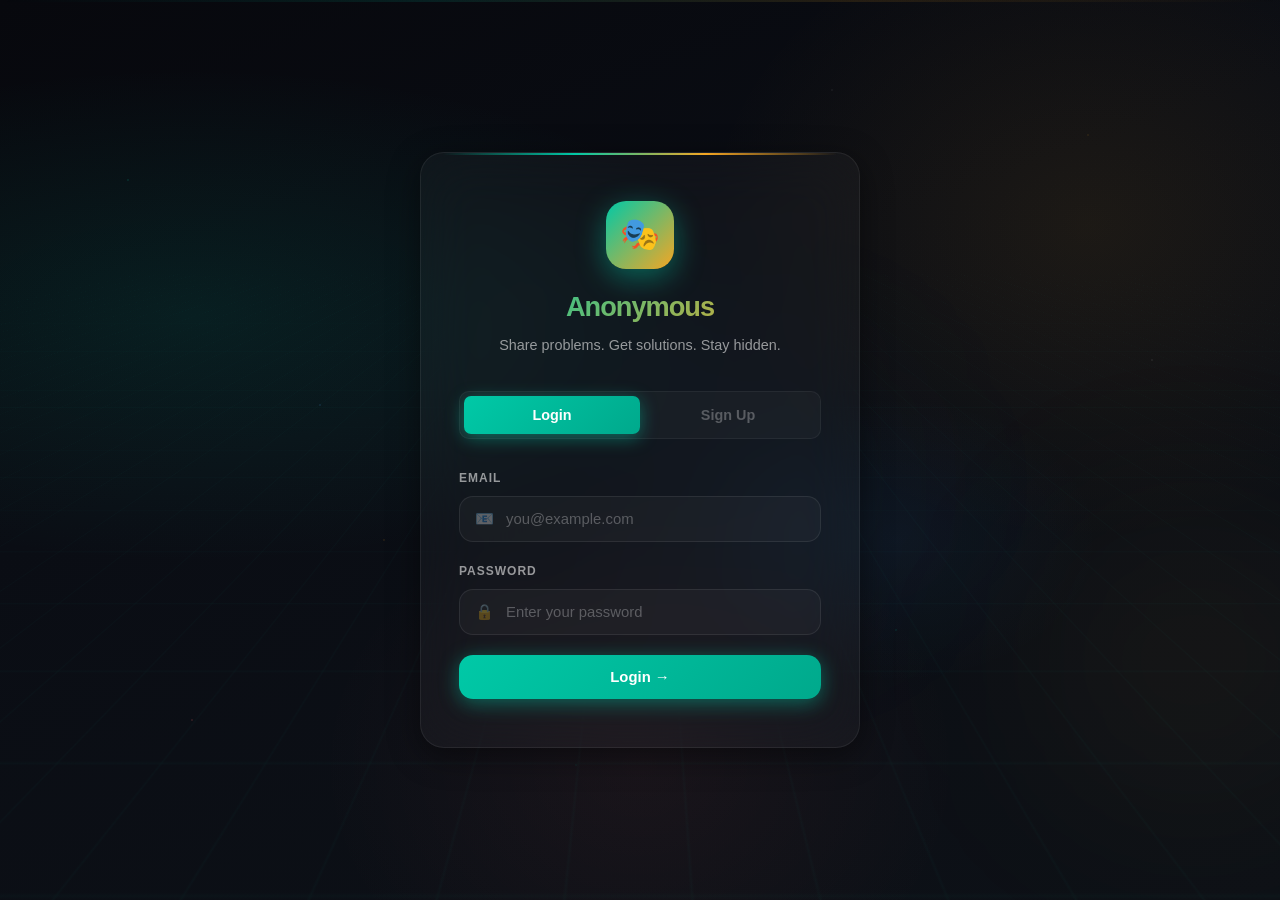
==== commit 341cdc1d: "Updated frontend pages and styles" ====
--- a/frontend/dashboard.html
+++ b/frontend/dashboard.html
@@ -3,100 +3,152 @@
 <head>
   <meta charset="UTF-8">
   <meta name="viewport" content="width=device-width, initial-scale=1.0">
-  <title>Anonymous Community — Dashboard</title>
-  <link rel="stylesheet" href="css/styles.css">
+  <title>Anonymous · Dashboard</title>
+  <link rel="stylesheet" href="css/glass.css">
 </head>
 <body data-page="dashboard">
-  <div class="bg-animation">
-    <div class="circle"></div>
-    <div class="circle"></div>
-    <div class="circle"></div>
-  </div>
 
-  
-  <nav class="navbar">
-    <div class="container">
-      <div class="logo">
-        <div class="icon">🎭</div>
+  <div class="mesh-bg"></div>
+  <div class="glow-orb"></div>
+  <div class="glow-orb"></div>
+  <div class="glow-orb"></div>
+  <div class="scan-line"></div>
+
+  <!-- Nav -->
+  <nav class="nav">
+    <div class="nav-inner">
+      <a href="dashboard.html" class="nav-brand">
+        <div class="nav-brand-icon">🎭</div>
         <span>Anonymous</span>
-      </div>
+      </a>
       <div class="nav-links">
-        <span id="onlineUsers" style="font-size:0.8rem;color:var(--secondary);padding:6px 12px;background:var(--bg-input);border-radius:20px;border:1px solid var(--border);">🟢 0 online</span>
-        <div class="user-badge">
-          <div class="avatar">👤</div>
-          <span id="navUsername">User</span>
+        <a href="dashboard.html" class="nav-link active">📊 <span>Dashboard</span></a>
+        <a href="community.html" class="nav-link">🏠 <span>Board</span></a>
+
+        <!-- Profile Dropdown -->
+        <div class="dropdown">
+          <button class="dropdown-trigger">
+            <div class="trigger-avatar trigger-initial">U</div>
+            <span class="trigger-name">User</span>
+            <span class="trigger-arrow">▼</span>
+          </button>
+          <div class="dropdown-menu">
+            <div class="dropdown-header">
+              <div class="dh-name dd-username">User</div>
+              <div class="dh-email dd-email">user@email.com</div>
+              <div class="dh-badge">🔒 Anonymous Mode</div>
+            </div>
+            <button class="dropdown-item" data-action="dashboard"><div class="di-icon">📊</div> Dashboard</button>
+            <button class="dropdown-item" data-action="community"><div class="di-icon">🏠</div> Community Board</button>
+            <button class="dropdown-item" data-action="change-name"><div class="di-icon">🎭</div> Change Identity</button>
+            <div class="dropdown-divider"></div>
+            <button class="dropdown-item" data-action="clear-posts"><div class="di-icon">🗑️</div> Clear My Posts</button>
+            <button class="dropdown-item danger" data-action="logout"><div class="di-icon">🚪</div> Logout</button>
+          </div>
         </div>
       </div>
     </div>
   </nav>
 
-  
-  <section id="usernameSection" class="dashboard-wrapper">
-    <div class="container">
-      <div class="username-section">
-        <div class="username-card">
-          <div class="emoji-big">🎭</div>
-          <h2>Choose Your Anonymous Identity</h2>
-          <p>This name will be shown when you choose not to stay fully anonymous. Your real identity stays hidden.</p>
-          <div class="generated-name" id="generatedName">Loading...</div>
-          <br>
-          <button class="btn btn-secondary btn-small" id="generateBtn" style="margin-bottom:20px;">🎲 Generate New Name</button>
-          <div class="username-input-group">
-            <input type="text" id="customUsername" placeholder="Or type your own name..." style="padding-left:14px;">
-            <button class="btn btn-primary" id="saveUsername" style="width:auto;">Save ✓</button>
-          </div>
+  <div class="container page-wrapper">
+    <section class="dash-section">
+      <div class="dash-hero">
+        <h1>Welcome, <span id="heroName">User</span> 🎉</h1>
+        <p>Your anonymous journey starts here</p>
+      </div>
+
+      <div class="stats-row">
+        <div class="stat-glass glass">
+          <span class="stat-emoji">📝</span>
+          <div class="stat-val" id="statProblems">0</div>
+          <div class="stat-lbl">Problems Shared</div>
         </div>
-      </div>
-    </div>
-  </section>
-
-  
-  <section id="dashboardSection" class="dashboard-wrapper hidden">
-    <div class="container">
-      <div class="dashboard-header">
-        <h1>Welcome back, <span id="displayUsername" style="color:var(--primary);">User</span>!</h1>
-        <p>Your anonymous community dashboard</p>
-        <div style="margin-top:12px;display:flex;justify-content:center;gap:20px;flex-wrap:wrap;">
-          <span id="streakCount" style="font-size:0.9rem;padding:6px 16px;background:var(--bg-card);border:1px solid var(--border);border-radius:20px;">🔥 0 day streak</span>
-          <span id="repBadge" style="font-size:0.9rem;padding:6px 16px;background:var(--bg-card);border:1px solid var(--border);border-radius:20px;">🌱 Newcomer</span>
-          <span id="onlineUsers" style="font-size:0.9rem;padding:6px 16px;background:var(--bg-card);border:1px solid var(--border);border-radius:20px;">🟢 0 online</span>
+        <div class="stat-glass glass">
+          <span class="stat-emoji">💬</span>
+          <div class="stat-val" id="statResponses">0</div>
+          <div class="stat-lbl">Responses Given</div>
+        </div>
+        <div class="stat-glass glass">
+          <span class="stat-emoji">🤝</span>
+          <div class="stat-val" id="statHelped">0</div>
+          <div class="stat-lbl">People Helped</div>
+        </div>
+        <div class="stat-glass glass">
+          <span class="stat-emoji">🔒</span>
+          <div class="stat-val">100%</div>
+          <div class="stat-lbl">Anonymous</div>
         </div>
       </div>
 
-      
-      <div class="stats-grid">
-        <div class="stat-card">
-          <div class="stat-icon">📝</div>
-          <div class="stat-number" id="totalProblems">0</div>
-          <div class="stat-label">Problems Shared</div>
-        </div>
-        <div class="stat-card">
-          <div class="stat-icon">💬</div>
-          <div class="stat-number" id="totalResponses">0</div>
-          <div class="stat-label">Responses Given</div>
-        </div>
-        <div class="stat-card">
-          <div class="stat-icon">⭐</div>
-          <div class="stat-number" id="totalHelped">0</div>
-          <div class="stat-label">Reputation Points</div>
-        </div>
+      <div class="dash-cta">
+        <button class="btn btn-glow btn-pill" id="goBoard" style="width:auto;padding:18px 48px;font-size:1.02rem">
+          🚀 Go to Community Board
+        </button>
+      </div>
+    </section>
+  </div>
+
+  <!-- FOOTER TASKBAR -->
+  <footer class="taskbar">
+    <div class="taskbar-inner">
+      <button class="tb-item active" data-page="dashboard.html">
+        <span class="tb-icon">📊</span>
+        <span>Dashboard</span>
+      </button>
+      <button class="tb-item" data-page="community.html">
+        <span class="tb-icon">🏠</span>
+        <span>Board</span>
+      </button>
+      <button class="tb-compose" id="tbCompose">✏️</button>
+      <button class="tb-item" data-page="community.html">
+        <span class="tb-icon">🔍</span>
+        <span>Explore</span>
+      </button>
+      <button class="tb-item" data-page="dashboard.html">
+        <span class="tb-icon">👤</span>
+        <span>Profile</span>
+      </button>
+    </div>
+  </footer>
+
+  <!-- COMPOSER MODAL -->
+  <div class="modal-overlay" id="composerModal">
+    <div class="modal-glass">
+      <div class="modal-top">
+        <h3>🎭 Share Anonymously</h3>
+        <button class="modal-close" id="modalClose">✕</button>
       </div>
 
-      
-      <div style="background:var(--bg-card);border:1px solid var(--border);border-radius:var(--radius);padding:25px;margin-bottom:30px;">
-        <h3 style="font-size:0.85rem;text-transform:uppercase;letter-spacing:1px;color:var(--text-muted);margin-bottom:15px;">🔥 Trending Topics in Community</h3>
-        <div id="trendingWords" style="line-height:2.2;text-align:center;"></div>
+      <div class="field">
+        <label class="field-label">Title</label>
+        <input class="field-input field-input--plain" type="text" id="mTitle" placeholder="What's on your mind?">
+      </div>
+      <div class="field">
+        <label class="field-label">Description</label>
+        <textarea class="field-textarea" id="mBody" placeholder="Describe your problem in detail…"></textarea>
       </div>
 
-     
-      <div style="text-align:center;">
-        <button class="btn btn-primary" id="goToMain" style="width:auto;padding:16px 50px;font-size:1.05rem;">
-          🚀 Enter Community
-        </button>
+      <div class="tag-row">
+        <button class="tag-chip" data-tag="general">⚪ General</button>
+        <button class="tag-chip" data-tag="urgent">🔴 Urgent</button>
+        <button class="tag-chip" data-tag="help">🟡 Need Help</button>
+        <button class="tag-chip" data-tag="discussion">🔵 Discussion</button>
+        <button class="tag-chip" data-tag="advice">🟣 Advice</button>
+      </div>
+
+      <div class="composer-footer">
+        <div class="toggle-wrap">
+          <label class="toggle">
+            <input type="checkbox" id="mAnonToggle" checked>
+            <span class="toggle-track"></span>
+          </label>
+          <span>Post Anonymously</span>
+        </div>
+        <button class="btn btn-glow btn-sm" id="modalPostBtn" style="width:auto">🚀 Post</button>
       </div>
     </div>
-  </section>
+  </div>
 
-  <script src="js/app.js"></script>
+  <script src="js/glass-app.js"></script>
 </body>
 </html>
--- a/frontend/css/glass.css
+++ b/frontend/css/glass.css
@@ -0,0 +1,1575 @@
+/* ═══════════════════════════════════════
+   RESET & VARIABLES
+   ═══════════════════════════════════════ */
+   *,
+   *::before,
+   *::after {
+     margin: 0;
+     padding: 0;
+     box-sizing: border-box;
+   }
+   
+   :root {
+     --accent: #00C9A7;
+     --accent-light: #00E8C6;
+     --accent-glow: rgba(0, 201, 167, 0.45);
+     --accent-2: #F5A623;
+     --accent-2-light: #FFBE4F;
+     --accent-2-glow: rgba(245, 166, 35, 0.35);
+     --accent-3: #FF6B6B;
+     --accent-3-glow: rgba(255, 107, 107, 0.3);
+     --glass-bg: rgba(255, 255, 255, 0.03);
+     --glass-bg-hover: rgba(255, 255, 255, 0.07);
+     --glass-border: rgba(255, 255, 255, 0.07);
+     --glass-border-hover: rgba(255, 255, 255, 0.15);
+     --glass-blur: 28px;
+     --text: #F0F0F0;
+     --text-dim: rgba(240, 240, 240, 0.6);
+     --text-muted: rgba(240, 240, 240, 0.3);
+     --danger: #FF6B6B;
+     --success: #00C9A7;
+     --warning: #F5A623;
+     --info: #4DA6FF;
+     --radius-xl: 24px;
+     --radius-lg: 20px;
+     --radius-md: 14px;
+     --radius-sm: 10px;
+     --radius-full: 50px;
+     --shadow: 0 8px 32px rgba(0, 0, 0, 0.45);
+     --shadow-glow: 0 0 40px rgba(0, 201, 167, 0.12);
+     --transition: 0.35s cubic-bezier(0.25, 0.46, 0.45, 0.94);
+     --font: 'Inter', -apple-system, BlinkMacSystemFont, 'Segoe UI', sans-serif;
+   }
+   
+   @import url('https://fonts.googleapis.com/css2?family=Inter:wght@300;400;500;600;700;800;900&display=swap');
+   
+   html { scroll-behavior: smooth; }
+   
+   body {
+     font-family: var(--font);
+     color: var(--text);
+     min-height: 100vh;
+     overflow-x: hidden;
+     line-height: 1.6;
+     -webkit-font-smoothing: antialiased;
+     background: #07080D;
+   }
+   
+   a { text-decoration: none; color: inherit; }
+   .hidden { display: none !important; }
+   
+   /* ═══════════════════════════════════════
+      MESH GRADIENT BACKGROUND
+      ═══════════════════════════════════════ */
+   .mesh-bg {
+     position: fixed;
+     inset: 0;
+     z-index: 0;
+     pointer-events: none;
+     overflow: hidden;
+     background:
+       radial-gradient(ellipse 80% 50% at 15% 35%, rgba(0, 201, 167, 0.1) 0%, transparent 55%),
+       radial-gradient(ellipse 60% 70% at 85% 25%, rgba(245, 166, 35, 0.08) 0%, transparent 50%),
+       radial-gradient(ellipse 50% 60% at 50% 85%, rgba(255, 107, 107, 0.06) 0%, transparent 50%),
+       radial-gradient(ellipse 40% 40% at 70% 60%, rgba(77, 166, 255, 0.05) 0%, transparent 40%),
+       linear-gradient(160deg, #07080D 0%, #0A0D14 40%, #0D1117 100%);
+   }
+   
+   /* Hex Grid */
+   .mesh-bg::before {
+     content: '';
+     position: absolute;
+     inset: -50%;
+     background-image:
+       linear-gradient(rgba(0, 201, 167, 0.025) 1px, transparent 1px),
+       linear-gradient(90deg, rgba(0, 201, 167, 0.025) 1px, transparent 1px);
+     background-size: 50px 50px;
+     animation: gridDrift 25s linear infinite;
+     transform: perspective(500px) rotateX(60deg);
+     transform-origin: center center;
+   }
+   
+   @keyframes gridDrift {
+     0% { transform: perspective(500px) rotateX(60deg) translateY(0); }
+     100% { transform: perspective(500px) rotateX(60deg) translateY(50px); }
+   }
+   
+   /* Star Particles */
+   .mesh-bg::after {
+     content: '';
+     position: absolute;
+     inset: 0;
+     background-image:
+       radial-gradient(1px 1px at 10% 20%, rgba(0, 232, 198, 0.35) 0%, transparent 100%),
+       radial-gradient(1px 1px at 30% 60%, rgba(245, 166, 35, 0.3) 0%, transparent 100%),
+       radial-gradient(1px 1px at 50% 30%, rgba(255, 255, 255, 0.2) 0%, transparent 100%),
+       radial-gradient(1px 1px at 70% 70%, rgba(0, 201, 167, 0.3) 0%, transparent 100%),
+       radial-gradient(1px 1px at 90% 40%, rgba(255, 255, 255, 0.2) 0%, transparent 100%),
+       radial-gradient(1.5px 1.5px at 15% 80%, rgba(255, 107, 107, 0.25) 0%, transparent 100%),
+       radial-gradient(1px 1px at 85% 15%, rgba(245, 166, 35, 0.25) 0%, transparent 100%),
+       radial-gradient(1px 1px at 45% 85%, rgba(0, 201, 167, 0.2) 0%, transparent 100%),
+       radial-gradient(1px 1px at 65% 10%, rgba(255, 255, 255, 0.15) 0%, transparent 100%),
+       radial-gradient(1.5px 1.5px at 25% 45%, rgba(77, 166, 255, 0.2) 0%, transparent 100%);
+     animation: twinkle 8s ease-in-out infinite alternate;
+   }
+   
+   @keyframes twinkle {
+     0% { opacity: 0.5; }
+     50% { opacity: 1; }
+     100% { opacity: 0.6; }
+   }
+   
+   /* Glow Orbs */
+   .glow-orb {
+     position: fixed;
+     border-radius: 50%;
+     filter: blur(100px);
+     pointer-events: none;
+     z-index: 0;
+     animation: orbPulse 12s ease-in-out infinite alternate;
+   }
+   
+   .glow-orb:nth-child(1) {
+     width: 400px; height: 400px;
+     background: rgba(0, 201, 167, 0.06);
+     top: -5%; left: -5%;
+     animation-duration: 15s;
+   }
+   
+   .glow-orb:nth-child(2) {
+     width: 300px; height: 300px;
+     background: rgba(245, 166, 35, 0.05);
+     bottom: 10%; right: -5%;
+     animation-duration: 18s;
+     animation-delay: -4s;
+   }
+   
+   .glow-orb:nth-child(3) {
+     width: 250px; height: 250px;
+     background: rgba(77, 166, 255, 0.04);
+     top: 40%; left: 50%;
+     animation-duration: 20s;
+     animation-delay: -8s;
+   }
+   
+   @keyframes orbPulse {
+     0% { opacity: 0.4; transform: scale(1); }
+     50% { opacity: 0.8; transform: scale(1.15); }
+     100% { opacity: 0.5; transform: scale(0.95); }
+   }
+   
+   /* Scan Line */
+   .scan-line {
+     position: fixed;
+     top: 0; left: 0; right: 0;
+     height: 2px;
+     background: linear-gradient(90deg, transparent, var(--accent), var(--accent-2), transparent);
+     opacity: 0.12;
+     z-index: 0;
+     animation: scanMove 7s linear infinite;
+     pointer-events: none;
+   }
+   
+   @keyframes scanMove {
+     0% { top: -2px; }
+     100% { top: 100vh; }
+   }
+   
+   /* ═══════════════════════════════════════
+      GLASS CARD
+      ═══════════════════════════════════════ */
+   .glass {
+     background: var(--glass-bg);
+     backdrop-filter: blur(var(--glass-blur));
+     -webkit-backdrop-filter: blur(var(--glass-blur));
+     border: 1px solid var(--glass-border);
+     border-radius: var(--radius-xl);
+     box-shadow: var(--shadow);
+     transition: var(--transition);
+   }
+   
+   .glass:hover {
+     background: var(--glass-bg-hover);
+     border-color: var(--glass-border-hover);
+     box-shadow: var(--shadow), var(--shadow-glow);
+     transform: translateY(-3px);
+   }
+   
+   .glass-static {
+     background: var(--glass-bg);
+     backdrop-filter: blur(var(--glass-blur));
+     -webkit-backdrop-filter: blur(var(--glass-blur));
+     border: 1px solid var(--glass-border);
+     border-radius: var(--radius-xl);
+     box-shadow: var(--shadow);
+   }
+   
+   /* ═══════════════════════════════════════
+      PAGE TRANSITIONS
+      ═══════════════════════════════════════ */
+   .page-wrapper {
+     position: relative;
+     z-index: 1;
+     animation: fadeUp 0.6s cubic-bezier(0.16, 1, 0.3, 1) both;
+   }
+   
+   @keyframes fadeUp {
+     from { opacity: 0; transform: translateY(40px) scale(0.98); }
+     to { opacity: 1; transform: translateY(0) scale(1); }
+   }
+   
+   /* ═══════════════════════════════════════
+      NAVBAR
+      ═══════════════════════════════════════ */
+   .nav {
+     position: sticky;
+     top: 0;
+     z-index: 200;
+     padding: 14px 0;
+   }
+   
+   .nav-inner {
+     max-width: 1280px;
+     margin: 0 auto;
+     padding: 10px 28px;
+     display: flex;
+     justify-content: space-between;
+     align-items: center;
+     background: rgba(7, 8, 13, 0.75);
+     backdrop-filter: blur(30px);
+     -webkit-backdrop-filter: blur(30px);
+     border: 1px solid rgba(255, 255, 255, 0.05);
+     border-radius: var(--radius-full);
+   }
+   
+   .nav-brand {
+     display: flex;
+     align-items: center;
+     gap: 12px;
+     font-weight: 800;
+     font-size: 1.15rem;
+     letter-spacing: -0.5px;
+   }
+   
+   .nav-brand-icon {
+     width: 36px; height: 36px;
+     background: linear-gradient(135deg, var(--accent), var(--accent-2));
+     border-radius: 11px;
+     display: grid;
+     place-items: center;
+     font-size: 1rem;
+     box-shadow: 0 4px 15px var(--accent-glow);
+   }
+   
+   .nav-links {
+     display: flex;
+     align-items: center;
+     gap: 6px;
+   }
+   
+   .nav-link {
+     padding: 8px 18px;
+     border-radius: var(--radius-full);
+     font-size: 0.85rem;
+     font-weight: 500;
+     color: var(--text-dim);
+     transition: var(--transition);
+     cursor: pointer;
+     border: none;
+     background: none;
+   }
+   
+   .nav-link:hover,
+   .nav-link.active {
+     color: var(--text);
+     background: rgba(255, 255, 255, 0.06);
+   }
+   
+   /* ═══════════════════════════════════════
+      DROPDOWN MENU (Profile & Category)
+      ═══════════════════════════════════════ */
+   .dropdown {
+     position: relative;
+   }
+   
+   .dropdown-trigger {
+     display: flex;
+     align-items: center;
+     gap: 8px;
+     padding: 6px 16px 6px 8px;
+     background: rgba(255, 255, 255, 0.05);
+     border: 1px solid rgba(255, 255, 255, 0.08);
+     border-radius: var(--radius-full);
+     cursor: pointer;
+     transition: var(--transition);
+     font-family: var(--font);
+     font-size: 0.85rem;
+     font-weight: 500;
+     color: var(--text);
+   }
+   
+   .dropdown-trigger:hover {
+     background: rgba(255, 255, 255, 0.1);
+     border-color: rgba(255, 255, 255, 0.15);
+   }
+   
+   .dropdown-trigger .trigger-avatar {
+     width: 30px; height: 30px;
+     background: linear-gradient(135deg, var(--accent), var(--accent-2));
+     border-radius: 50%;
+     display: grid;
+     place-items: center;
+     font-size: 0.75rem;
+     font-weight: 700;
+   }
+   
+   .dropdown-trigger .trigger-arrow {
+     font-size: 0.6rem;
+     transition: var(--transition);
+     margin-left: 4px;
+   }
+   
+   .dropdown.open .trigger-arrow {
+     transform: rotate(180deg);
+   }
+   
+   .dropdown-trigger .trigger-icon {
+     width: 30px; height: 30px;
+     background: rgba(0, 201, 167, 0.12);
+     border-radius: var(--radius-sm);
+     display: grid;
+     place-items: center;
+     font-size: 0.85rem;
+   }
+   
+   .dropdown-menu {
+     position: absolute;
+     top: calc(100% + 10px);
+     right: 0;
+     min-width: 240px;
+     background: rgba(12, 14, 22, 0.96);
+     backdrop-filter: blur(30px);
+     -webkit-backdrop-filter: blur(30px);
+     border: 1px solid rgba(255, 255, 255, 0.08);
+     border-radius: var(--radius-lg);
+     box-shadow: 0 20px 60px rgba(0, 0, 0, 0.6), 0 0 30px rgba(0, 201, 167, 0.06);
+     padding: 8px;
+     opacity: 0;
+     visibility: hidden;
+     transform: translateY(-10px) scale(0.96);
+     transition: var(--transition);
+     z-index: 300;
+   }
+   
+   .dropdown.open .dropdown-menu {
+     opacity: 1;
+     visibility: visible;
+     transform: translateY(0) scale(1);
+   }
+   
+   .dropdown-menu.left-align {
+     left: 0;
+     right: auto;
+   }
+   
+   .dropdown-header {
+     padding: 14px 16px;
+     border-bottom: 1px solid rgba(255, 255, 255, 0.06);
+     margin-bottom: 6px;
+   }
+   
+   .dropdown-header .dh-name {
+     font-weight: 700;
+     font-size: 0.95rem;
+     margin-bottom: 2px;
+   }
+   
+   .dropdown-header .dh-email {
+     font-size: 0.78rem;
+     color: var(--text-muted);
+   }
+   
+   .dropdown-header .dh-badge {
+     display: inline-flex;
+     align-items: center;
+     gap: 4px;
+     margin-top: 8px;
+     padding: 3px 10px;
+     background: rgba(0, 201, 167, 0.12);
+     border-radius: var(--radius-full);
+     font-size: 0.7rem;
+     font-weight: 600;
+     color: var(--success);
+   }
+   
+   .dropdown-item {
+     display: flex;
+     align-items: center;
+     gap: 12px;
+     width: 100%;
+     padding: 11px 16px;
+     border: none;
+     background: none;
+     color: var(--text-dim);
+     font-family: var(--font);
+     font-size: 0.88rem;
+     font-weight: 500;
+     cursor: pointer;
+     border-radius: var(--radius-sm);
+     transition: var(--transition);
+     text-align: left;
+   }
+   
+   .dropdown-item:hover {
+     background: rgba(255, 255, 255, 0.06);
+     color: var(--text);
+   }
+   
+   .dropdown-item .di-icon {
+     width: 32px; height: 32px;
+     background: rgba(255, 255, 255, 0.04);
+     border-radius: var(--radius-sm);
+     display: grid;
+     place-items: center;
+     font-size: 0.9rem;
+     flex-shrink: 0;
+   }
+   
+   .dropdown-item.active {
+     background: rgba(0, 201, 167, 0.08);
+     color: var(--accent-light);
+   }
+   
+   .dropdown-item.active .di-icon {
+     background: rgba(0, 201, 167, 0.15);
+   }
+   
+   .dropdown-item.danger { color: var(--danger); }
+   .dropdown-item.danger:hover { background: rgba(255, 107, 107, 0.1); }
+   
+   .dropdown-divider {
+     height: 1px;
+     background: rgba(255, 255, 255, 0.06);
+     margin: 6px 0;
+   }
+   
+   /* Category label on dropdown trigger */
+   .cat-label {
+     max-width: 100px;
+     overflow: hidden;
+     text-overflow: ellipsis;
+     white-space: nowrap;
+   }
+   
+   /* ═══════════════════════════════════════
+      CONTAINER
+      ═══════════════════════════════════════ */
+   .container {
+     max-width: 1280px;
+     margin: 0 auto;
+     padding: 0 24px;
+   }
+   
+   /* ═══════════════════════════════════════
+      AUTH PAGE
+      ═══════════════════════════════════════ */
+   .auth-page {
+     min-height: 100vh;
+     display: grid;
+     place-items: center;
+     padding: 24px;
+   }
+   
+   .auth-glass {
+     width: 100%;
+     max-width: 440px;
+     padding: 48px 38px;
+     position: relative;
+     overflow: hidden;
+   }
+   
+   .auth-glass::after {
+     content: '';
+     position: absolute;
+     top: 0; left: 0; right: 0;
+     height: 2px;
+     background: linear-gradient(90deg, transparent 5%, var(--accent) 35%, var(--accent-2) 65%, transparent 95%);
+   }
+   
+   .auth-logo {
+     text-align: center;
+     margin-bottom: 34px;
+   }
+   
+   .auth-logo-icon {
+     width: 68px; height: 68px;
+     background: linear-gradient(135deg, var(--accent), var(--accent-2));
+     border-radius: 20px;
+     display: grid;
+     place-items: center;
+     font-size: 2rem;
+     margin: 0 auto 16px;
+     box-shadow: 0 8px 30px var(--accent-glow);
+     animation: logoBreath 4s ease-in-out infinite alternate;
+   }
+   
+   @keyframes logoBreath {
+     from { box-shadow: 0 8px 30px var(--accent-glow); transform: scale(1); }
+     to { box-shadow: 0 12px 50px rgba(0, 201, 167, 0.5); transform: scale(1.04); }
+   }
+   
+   .auth-logo h1 {
+     font-size: 1.7rem;
+     font-weight: 800;
+     letter-spacing: -1px;
+     background: linear-gradient(135deg, var(--accent), var(--accent-2));
+     -webkit-background-clip: text;
+     -webkit-text-fill-color: transparent;
+     background-clip: text;
+   }
+   
+   .auth-logo p {
+     color: var(--text-dim);
+     font-size: 0.9rem;
+     margin-top: 5px;
+   }
+   
+   /* Switcher */
+   .auth-switcher {
+     display: flex;
+     background: rgba(255, 255, 255, 0.03);
+     border-radius: var(--radius-sm);
+     padding: 4px;
+     margin-bottom: 30px;
+     border: 1px solid rgba(255, 255, 255, 0.05);
+   }
+   
+   .auth-switcher-btn {
+     flex: 1;
+     padding: 11px;
+     text-align: center;
+     font-weight: 600;
+     font-size: 0.9rem;
+     color: var(--text-muted);
+     border: none;
+     background: none;
+     border-radius: 7px;
+     cursor: pointer;
+     transition: var(--transition);
+     font-family: var(--font);
+   }
+   
+   .auth-switcher-btn.active {
+     background: linear-gradient(135deg, var(--accent), #00a98c);
+     color: #fff;
+     box-shadow: 0 4px 18px var(--accent-glow);
+   }
+   
+   /* ═══════════════════════════════════════
+      FORM ELEMENTS
+      ═══════════════════════════════════════ */
+   .field {
+     margin-bottom: 20px;
+   }
+   
+   .field-label {
+     display: block;
+     font-size: 0.75rem;
+     font-weight: 600;
+     color: var(--text-dim);
+     text-transform: uppercase;
+     letter-spacing: 1px;
+     margin-bottom: 8px;
+   }
+   
+   .field-input-wrap {
+     position: relative;
+   }
+   
+   .field-icon {
+     position: absolute;
+     left: 16px;
+     top: 50%;
+     transform: translateY(-50%);
+     font-size: 0.95rem;
+     color: var(--text-muted);
+     pointer-events: none;
+     transition: var(--transition);
+   }
+   
+   .field-input {
+     width: 100%;
+     padding: 14px 16px 14px 46px;
+     background: rgba(255, 255, 255, 0.03);
+     border: 1px solid rgba(255, 255, 255, 0.08);
+     border-radius: var(--radius-md);
+     color: var(--text);
+     font-size: 0.93rem;
+     font-family: var(--font);
+     outline: none;
+     transition: var(--transition);
+   }
+   
+   .field-input:focus {
+     border-color: var(--accent);
+     background: rgba(0, 201, 167, 0.04);
+     box-shadow: 0 0 0 4px rgba(0, 201, 167, 0.08);
+   }
+   
+   .field-input:focus ~ .field-icon {
+     color: var(--accent-light);
+   }
+   
+   .field-input::placeholder { color: var(--text-muted); }
+   .field-input--plain { padding-left: 16px; }
+   
+   .field-textarea {
+     width: 100%;
+     padding: 16px;
+     background: rgba(255, 255, 255, 0.03);
+     border: 1px solid rgba(255, 255, 255, 0.08);
+     border-radius: var(--radius-md);
+     color: var(--text);
+     font-size: 0.93rem;
+     font-family: var(--font);
+     outline: none;
+     transition: var(--transition);
+     min-height: 130px;
+     resize: vertical;
+     line-height: 1.7;
+   }
+   
+   .field-textarea:focus {
+     border-color: var(--accent);
+     background: rgba(0, 201, 167, 0.04);
+     box-shadow: 0 0 0 4px rgba(0, 201, 167, 0.08);
+   }
+   
+   .field-textarea::placeholder { color: var(--text-muted); }
+   
+   /* ═══════════════════════════════════════
+      BUTTONS
+      ═══════════════════════════════════════ */
+   .btn {
+     display: inline-flex;
+     align-items: center;
+     justify-content: center;
+     gap: 8px;
+     padding: 14px 28px;
+     font-family: var(--font);
+     font-size: 0.93rem;
+     font-weight: 600;
+     border: none;
+     border-radius: var(--radius-md);
+     cursor: pointer;
+     transition: var(--transition);
+     position: relative;
+     overflow: hidden;
+   }
+   
+   .btn::after {
+     content: '';
+     position: absolute;
+     inset: 0;
+     background: linear-gradient(135deg, rgba(255,255,255,0.12), transparent);
+     opacity: 0;
+     transition: var(--transition);
+   }
+   
+   .btn:hover::after { opacity: 1; }
+   
+   .btn-glow {
+     background: linear-gradient(135deg, var(--accent), #00a98c);
+     color: #fff;
+     box-shadow: 0 4px 20px var(--accent-glow);
+     width: 100%;
+   }
+   
+   .btn-glow:hover {
+     transform: translateY(-3px);
+     box-shadow: 0 8px 40px rgba(0, 201, 167, 0.5);
+   }
+   
+   .btn-glow:active { transform: translateY(-1px); }
+   
+   .btn-amber {
+     background: linear-gradient(135deg, var(--accent-2), #e09422);
+     color: #fff;
+     box-shadow: 0 4px 20px var(--accent-2-glow);
+   }
+   
+   .btn-amber:hover {
+     transform: translateY(-3px);
+     box-shadow: 0 8px 35px rgba(245, 166, 35, 0.5);
+   }
+   
+   .btn-ghost {
+     background: rgba(255, 255, 255, 0.04);
+     color: var(--text);
+     border: 1px solid rgba(255, 255, 255, 0.08);
+   }
+   
+   .btn-ghost:hover {
+     background: rgba(255, 255, 255, 0.1);
+     border-color: rgba(255, 255, 255, 0.15);
+     transform: translateY(-2px);
+   }
+   
+   .btn-sm {
+     padding: 9px 18px;
+     font-size: 0.82rem;
+     border-radius: var(--radius-sm);
+   }
+   
+   .btn-pill { border-radius: var(--radius-full); }
+   
+   /* ═══════════════════════════════════════
+      USERNAME PAGE
+      ═══════════════════════════════════════ */
+   .username-page {
+     min-height: 100vh;
+     display: grid;
+     place-items: center;
+     padding: 24px;
+   }
+   
+   .username-glass {
+     width: 100%;
+     max-width: 500px;
+     padding: 48px 40px;
+     text-align: center;
+   }
+   
+   .username-emoji {
+     font-size: 3.8rem;
+     margin-bottom: 14px;
+     animation: maskFloat 3s ease-in-out infinite;
+   }
+   
+   @keyframes maskFloat {
+     0%, 100% { transform: translateY(0) rotate(0deg); }
+     33% { transform: translateY(-8px) rotate(-3deg); }
+     66% { transform: translateY(-4px) rotate(3deg); }
+   }
+   
+   .username-glass h2 {
+     font-size: 1.5rem;
+     font-weight: 800;
+     letter-spacing: -0.5px;
+     margin-bottom: 6px;
+   }
+   
+   .username-glass .subtitle {
+     color: var(--text-dim);
+     font-size: 0.9rem;
+     margin-bottom: 30px;
+     line-height: 1.6;
+   }
+   
+   .gen-badge {
+     display: inline-flex;
+     align-items: center;
+     gap: 10px;
+     background: rgba(0, 201, 167, 0.1);
+     border: 1px dashed rgba(0, 201, 167, 0.35);
+     padding: 14px 28px;
+     border-radius: var(--radius-full);
+     margin-bottom: 18px;
+     font-size: 1.08rem;
+     font-weight: 700;
+     color: var(--accent-light);
+     letter-spacing: 0.3px;
+     transition: var(--transition);
+   }
+   
+   .gen-badge.pop { animation: popBounce 0.4s ease; }
+   
+   @keyframes popBounce {
+     0% { transform: scale(0.8); opacity: 0.4; }
+     60% { transform: scale(1.1); }
+     100% { transform: scale(1); opacity: 1; }
+   }
+   
+   .divider-or {
+     display: flex;
+     align-items: center;
+     gap: 16px;
+     margin: 24px 0;
+     color: var(--text-muted);
+     font-size: 0.75rem;
+     text-transform: uppercase;
+     letter-spacing: 2px;
+   }
+   
+   .divider-or::before,
+   .divider-or::after {
+     content: '';
+     flex: 1;
+     height: 1px;
+     background: rgba(255, 255, 255, 0.06);
+   }
+   
+   /* ═══════════════════════════════════════
+      DASHBOARD
+      ═══════════════════════════════════════ */
+   .dash-section {
+     padding: 50px 0 120px;
+   }
+   
+   .dash-hero {
+     text-align: center;
+     margin-bottom: 50px;
+   }
+   
+   .dash-hero h1 {
+     font-size: 2.3rem;
+     font-weight: 900;
+     letter-spacing: -1.5px;
+     margin-bottom: 6px;
+   }
+   
+   .dash-hero h1 span {
+     background: linear-gradient(135deg, var(--accent), var(--accent-2), var(--accent-3));
+     -webkit-background-clip: text;
+     -webkit-text-fill-color: transparent;
+     background-clip: text;
+   }
+   
+   .dash-hero p {
+     color: var(--text-dim);
+     font-size: 1.05rem;
+   }
+   
+   .stats-row {
+     display: grid;
+     grid-template-columns: repeat(4, 1fr);
+     gap: 20px;
+     margin-bottom: 50px;
+   }
+   
+   .stat-glass {
+     padding: 28px 22px;
+     text-align: center;
+     cursor: default;
+   }
+   
+   .stat-glass .stat-emoji {
+     font-size: 2.2rem;
+     margin-bottom: 10px;
+     display: block;
+   }
+   
+   .stat-glass .stat-val {
+     font-size: 2.4rem;
+     font-weight: 900;
+     letter-spacing: -2px;
+     background: linear-gradient(135deg, var(--accent), var(--accent-2));
+     -webkit-background-clip: text;
+     -webkit-text-fill-color: transparent;
+     background-clip: text;
+     line-height: 1.1;
+   }
+   
+   .stat-glass .stat-lbl {
+     color: var(--text-dim);
+     font-size: 0.8rem;
+     margin-top: 6px;
+     font-weight: 500;
+   }
+   
+   .dash-cta { text-align: center; }
+   
+   /* ═══════════════════════════════════════
+      COMMUNITY LAYOUT
+      ═══════════════════════════════════════ */
+   .community-section {
+     padding: 28px 0 120px;
+   }
+   
+   .community-grid {
+     display: grid;
+     grid-template-columns: 250px 1fr;
+     gap: 26px;
+     align-items: start;
+   }
+   
+   /* Sidebar */
+   .sidebar-glass {
+     position: sticky;
+     top: 88px;
+     padding: 22px;
+   }
+   
+   .sidebar-title {
+     font-size: 0.7rem;
+     font-weight: 700;
+     text-transform: uppercase;
+     letter-spacing: 1.5px;
+     color: var(--text-muted);
+     margin-bottom: 14px;
+   }
+   
+   .filter-item {
+     display: flex;
+     align-items: center;
+     gap: 10px;
+     width: 100%;
+     padding: 10px 14px;
+     border: none;
+     background: none;
+     color: var(--text-dim);
+     font-family: var(--font);
+     font-size: 0.85rem;
+     font-weight: 500;
+     cursor: pointer;
+     border-radius: var(--radius-sm);
+     transition: var(--transition);
+     text-align: left;
+     position: relative;
+   }
+   
+   .filter-item:hover {
+     background: rgba(255, 255, 255, 0.04);
+     color: var(--text);
+   }
+   
+   .filter-item.active {
+     background: rgba(0, 201, 167, 0.1);
+     color: var(--text);
+   }
+   
+   .filter-item.active::before {
+     content: '';
+     position: absolute;
+     left: 0; top: 6px; bottom: 6px;
+     width: 3px;
+     background: var(--accent);
+     border-radius: 3px;
+   }
+   
+   .filter-item .f-count {
+     margin-left: auto;
+     font-size: 0.7rem;
+     background: rgba(255, 255, 255, 0.04);
+     padding: 2px 9px;
+     border-radius: var(--radius-full);
+     color: var(--text-muted);
+   }
+   
+   .rules-glass {
+     padding: 18px;
+     margin-top: 14px;
+   }
+   
+   .rules-glass p {
+     font-size: 0.8rem;
+     color: var(--text-dim);
+     line-height: 2;
+   }
+   
+   /* Feed */
+   .feed { min-width: 0; }
+   
+   /* Composer */
+   .composer-glass {
+     padding: 26px;
+     margin-bottom: 22px;
+     position: relative;
+     overflow: hidden;
+   }
+   
+   .composer-glass::before {
+     content: '';
+     position: absolute;
+     top: 0; left: 0; right: 0;
+     height: 2px;
+     background: linear-gradient(90deg, var(--accent), var(--accent-2));
+     opacity: 0.6;
+   }
+   
+   .composer-header {
+     display: flex;
+     align-items: center;
+     gap: 14px;
+     margin-bottom: 20px;
+   }
+   
+   .composer-avatar {
+     width: 44px; height: 44px;
+     background: linear-gradient(135deg, var(--accent), var(--accent-2));
+     border-radius: 50%;
+     display: grid;
+     place-items: center;
+     font-size: 1.3rem;
+     flex-shrink: 0;
+   }
+   
+   .composer-header span {
+     color: var(--text-dim);
+     font-size: 0.92rem;
+   }
+   
+   .tag-row {
+     display: flex;
+     gap: 8px;
+     flex-wrap: wrap;
+     margin-bottom: 16px;
+   }
+   
+   .tag-chip {
+     padding: 7px 16px;
+     border-radius: var(--radius-full);
+     font-size: 0.78rem;
+     font-weight: 600;
+     font-family: var(--font);
+     cursor: pointer;
+     border: 1px solid rgba(255, 255, 255, 0.08);
+     background: rgba(255, 255, 255, 0.03);
+     color: var(--text-dim);
+     transition: var(--transition);
+   }
+   
+   .tag-chip:hover {
+     background: rgba(255, 255, 255, 0.06);
+     color: var(--text);
+   }
+   
+   .tag-chip.active {
+     border-color: var(--accent);
+     color: var(--accent-light);
+     background: rgba(0, 201, 167, 0.1);
+   }
+   
+   .tag-chip[data-tag="urgent"].active {
+     border-color: var(--danger); color: var(--danger);
+     background: rgba(255, 107, 107, 0.1);
+   }
+   .tag-chip[data-tag="help"].active {
+     border-color: var(--warning); color: var(--warning);
+     background: rgba(245, 166, 35, 0.1);
+   }
+   .tag-chip[data-tag="discussion"].active {
+     border-color: var(--info); color: var(--info);
+     background: rgba(77, 166, 255, 0.1);
+   }
+   .tag-chip[data-tag="advice"].active {
+     border-color: #E991E3; color: #E991E3;
+     background: rgba(233, 145, 227, 0.1);
+   }
+   
+   .composer-footer {
+     display: flex;
+     justify-content: space-between;
+     align-items: center;
+     margin-top: 16px;
+   }
+   
+   /* Toggle */
+   .toggle-wrap {
+     display: flex;
+     align-items: center;
+     gap: 10px;
+     font-size: 0.83rem;
+     color: var(--text-dim);
+   }
+   
+   .toggle {
+     position: relative;
+     width: 44px; height: 24px;
+   }
+   
+   .toggle input {
+     opacity: 0; width: 0; height: 0; position: absolute;
+   }
+   
+   .toggle-track {
+     position: absolute;
+     inset: 0;
+     background: rgba(255, 255, 255, 0.06);
+     border: 1px solid rgba(255, 255, 255, 0.1);
+     border-radius: 24px;
+     cursor: pointer;
+     transition: var(--transition);
+   }
+   
+   .toggle-track::before {
+     content: '';
+     position: absolute;
+     width: 18px; height: 18px;
+     left: 2px; top: 2px;
+     background: var(--text-muted);
+     border-radius: 50%;
+     transition: var(--transition);
+   }
+   
+   .toggle input:checked + .toggle-track {
+     background: var(--accent);
+     border-color: var(--accent);
+   }
+   
+   .toggle input:checked + .toggle-track::before {
+     transform: translateX(20px);
+     background: white;
+   }
+   
+   /* ═══════════════════════════════════════
+      POST CARDS
+      ═══════════════════════════════════════ */
+   .post-glass {
+     padding: 24px;
+     margin-bottom: 16px;
+     cursor: default;
+   }
+   
+   .post-top {
+     display: flex;
+     justify-content: space-between;
+     align-items: flex-start;
+     margin-bottom: 12px;
+   }
+   
+   .post-user {
+     display: flex;
+     align-items: center;
+     gap: 11px;
+   }
+   
+   .post-avatar {
+     width: 38px; height: 38px;
+     border-radius: 50%;
+     display: grid;
+     place-items: center;
+     font-size: 0.9rem;
+     font-weight: 700;
+     flex-shrink: 0;
+   }
+   
+   .post-avatar.av-teal { background: linear-gradient(135deg, #00C9A7, #00a98c); }
+   .post-avatar.av-amber { background: linear-gradient(135deg, #F5A623, #e09422); }
+   .post-avatar.av-coral { background: linear-gradient(135deg, #FF6B6B, #d05050); }
+   .post-avatar.av-sky { background: linear-gradient(135deg, #4DA6FF, #2980b9); }
+   .post-avatar.av-pink { background: linear-gradient(135deg, #E991E3, #c76ec2); }
+   
+   .post-name { font-weight: 600; font-size: 0.9rem; }
+   .post-time { font-size: 0.75rem; color: var(--text-muted); }
+   
+   .post-tag {
+     padding: 4px 13px;
+     border-radius: var(--radius-full);
+     font-size: 0.7rem;
+     font-weight: 700;
+     text-transform: uppercase;
+     letter-spacing: 0.5px;
+   }
+   
+   .post-tag.t-urgent { background: rgba(255, 107, 107, 0.12); color: var(--danger); }
+   .post-tag.t-help { background: rgba(245, 166, 35, 0.12); color: var(--warning); }
+   .post-tag.t-discussion { background: rgba(77, 166, 255, 0.12); color: var(--info); }
+   .post-tag.t-advice { background: rgba(233, 145, 227, 0.12); color: #E991E3; }
+   .post-tag.t-general { background: rgba(255, 255, 255, 0.06); color: var(--text-dim); }
+   
+   .post-title {
+     font-size: 1.1rem;
+     font-weight: 700;
+     margin-bottom: 6px;
+     letter-spacing: -0.3px;
+     line-height: 1.4;
+   }
+   
+   .post-body {
+     color: var(--text-dim);
+     font-size: 0.9rem;
+     line-height: 1.75;
+     margin-bottom: 16px;
+   }
+   
+   .post-actions {
+     display: flex;
+     align-items: center;
+     gap: 6px;
+     padding-top: 14px;
+     border-top: 1px solid rgba(255, 255, 255, 0.04);
+   }
+   
+   .act-btn {
+     display: flex;
+     align-items: center;
+     gap: 6px;
+     padding: 7px 14px;
+     border: none;
+     background: none;
+     color: var(--text-muted);
+     font-family: var(--font);
+     font-size: 0.8rem;
+     font-weight: 500;
+     cursor: pointer;
+     border-radius: var(--radius-sm);
+     transition: var(--transition);
+   }
+   
+   .act-btn:hover {
+     background: rgba(255, 255, 255, 0.04);
+     color: var(--text);
+   }
+   
+   .act-btn.liked { color: #FF6B6B; }
+   
+   /* Responses */
+   .responses-wrap {
+     margin-top: 14px;
+     padding-top: 12px;
+     border-top: 1px solid rgba(255, 255, 255, 0.04);
+   }
+   
+   .resp-item {
+     display: flex;
+     gap: 11px;
+     padding: 11px 0;
+   }
+   
+   .resp-item + .resp-item {
+     border-top: 1px solid rgba(255, 255, 255, 0.03);
+   }
+   
+   .resp-av {
+     width: 30px; height: 30px;
+     border-radius: 50%;
+     background: rgba(0, 201, 167, 0.1);
+     display: grid;
+     place-items: center;
+     font-size: 0.72rem;
+     flex-shrink: 0;
+     color: var(--accent-light);
+     font-weight: 700;
+   }
+   
+   .resp-name {
+     font-weight: 600;
+     font-size: 0.8rem;
+     margin-bottom: 2px;
+   }
+   
+   .resp-name span {
+     color: var(--text-muted);
+     font-weight: 400;
+     font-size: 0.72rem;
+   }
+   
+   .resp-text {
+     color: var(--text-dim);
+     font-size: 0.85rem;
+     line-height: 1.6;
+   }
+   
+   .resp-input-row {
+     display: flex;
+     gap: 10px;
+     margin-top: 12px;
+   }
+   
+   .resp-input-row input { flex: 1; }
+   
+   /* ═══════════════════════════════════════
+      EMPTY STATE & SPINNER
+      ═══════════════════════════════════════ */
+   .empty {
+     text-align: center;
+     padding: 65px 20px;
+   }
+   
+   .empty-icon {
+     font-size: 3.8rem;
+     margin-bottom: 14px;
+     opacity: 0.6;
+   }
+   
+   .empty h3 {
+     font-size: 1.15rem;
+     margin-bottom: 6px;
+   }
+   
+   .empty p {
+     color: var(--text-dim);
+     font-size: 0.88rem;
+   }
+   
+   .spinner {
+     width: 40px; height: 40px;
+     border: 3px solid rgba(255, 255, 255, 0.06);
+     border-top: 3px solid var(--accent);
+     border-radius: 50%;
+     animation: spin 0.8s linear infinite;
+     margin: 40px auto;
+   }
+   
+   @keyframes spin { to { transform: rotate(360deg); } }
+   
+   /* ═══════════════════════════════════════
+      TOAST
+      ═══════════════════════════════════════ */
+   .toast-wrap {
+     position: fixed;
+     top: 24px;
+     right: 24px;
+     z-index: 9999;
+     display: flex;
+     flex-direction: column;
+     gap: 10px;
+   }
+   
+   .toast {
+     display: flex;
+     align-items: center;
+     gap: 12px;
+     padding: 14px 22px;
+     background: rgba(7, 8, 13, 0.94);
+     backdrop-filter: blur(20px);
+     -webkit-backdrop-filter: blur(20px);
+     border: 1px solid rgba(255, 255, 255, 0.08);
+     border-radius: var(--radius-md);
+     box-shadow: 0 10px 40px rgba(0, 0, 0, 0.5);
+     min-width: 290px;
+     animation: toastIn 0.4s cubic-bezier(0.16, 1, 0.3, 1);
+     font-size: 0.88rem;
+   }
+   
+   .toast.t-success { border-left: 4px solid var(--success); }
+   .toast.t-error { border-left: 4px solid var(--danger); }
+   .toast.t-info { border-left: 4px solid var(--accent-2); }
+   
+   @keyframes toastIn {
+     from { transform: translateX(120%); opacity: 0; }
+     to { transform: translateX(0); opacity: 1; }
+   }
+   
+   @keyframes toastOut {
+     from { transform: translateX(0); opacity: 1; }
+     to { transform: translateX(120%); opacity: 0; }
+   }
+   
+   /* ═══════════════════════════════════════
+      FOOTER TASKBAR
+      ═══════════════════════════════════════ */
+   .taskbar {
+     position: fixed;
+     bottom: 0;
+     left: 0;
+     right: 0;
+     z-index: 200;
+     padding: 10px 0;
+     pointer-events: none;
+   }
+   
+   .taskbar-inner {
+     max-width: 600px;
+     margin: 0 auto;
+     padding: 8px 12px;
+     display: flex;
+     justify-content: center;
+     align-items: center;
+     gap: 6px;
+     background: rgba(7, 8, 13, 0.85);
+     backdrop-filter: blur(30px);
+     -webkit-backdrop-filter: blur(30px);
+     border: 1px solid rgba(255, 255, 255, 0.06);
+     border-radius: var(--radius-full);
+     box-shadow: 0 -4px 30px rgba(0, 0, 0, 0.4);
+     pointer-events: all;
+   }
+   
+   .tb-item {
+     display: flex;
+     flex-direction: column;
+     align-items: center;
+     gap: 2px;
+     padding: 8px 18px;
+     border: none;
+     background: none;
+     color: var(--text-muted);
+     font-family: var(--font);
+     font-size: 0.68rem;
+     font-weight: 500;
+     cursor: pointer;
+     border-radius: var(--radius-md);
+     transition: var(--transition);
+     position: relative;
+   }
+   
+   .tb-item .tb-icon {
+     font-size: 1.25rem;
+     line-height: 1;
+   }
+   
+   .tb-item:hover {
+     color: var(--text);
+     background: rgba(255, 255, 255, 0.06);
+   }
+   
+   .tb-item.active {
+     color: var(--accent-light);
+   }
+   
+   .tb-item.active::after {
+     content: '';
+     position: absolute;
+     bottom: 2px;
+     width: 16px;
+     height: 3px;
+     background: var(--accent);
+     border-radius: 3px;
+   }
+   
+   /* Compose FAB in taskbar */
+   .tb-compose {
+     width: 52px; height: 52px;
+     border-radius: 50%;
+     background: linear-gradient(135deg, var(--accent), var(--accent-2));
+     border: none;
+     display: grid;
+     place-items: center;
+     font-size: 1.5rem;
+     color: #fff;
+     cursor: pointer;
+     box-shadow: 0 4px 20px var(--accent-glow);
+     transition: var(--transition);
+     margin: 0 10px;
+     position: relative;
+     top: -10px;
+   }
+   
+   .tb-compose:hover {
+     transform: scale(1.12) translateY(-3px);
+     box-shadow: 0 8px 35px rgba(0, 201, 167, 0.55);
+   }
+   
+   .tb-compose:active {
+     transform: scale(1.05) translateY(-1px);
+   }
+   
+   /* ═══════════════════════════════════════
+      COMPOSER MODAL (Triggered from taskbar)
+      ═══════════════════════════════════════ */
+   .modal-overlay {
+     position: fixed;
+     inset: 0;
+     z-index: 500;
+     background: rgba(0, 0, 0, 0.6);
+     backdrop-filter: blur(6px);
+     -webkit-backdrop-filter: blur(6px);
+     display: grid;
+     place-items: center;
+     padding: 24px;
+     opacity: 0;
+     visibility: hidden;
+     transition: var(--transition);
+   }
+   
+   .modal-overlay.show {
+     opacity: 1;
+     visibility: visible;
+   }
+   
+   .modal-glass {
+     width: 100%;
+     max-width: 560px;
+     background: rgba(12, 14, 22, 0.97);
+     backdrop-filter: blur(30px);
+     -webkit-backdrop-filter: blur(30px);
+     border: 1px solid rgba(255, 255, 255, 0.08);
+     border-radius: var(--radius-xl);
+     box-shadow: 0 30px 80px rgba(0, 0, 0, 0.6);
+     padding: 32px;
+     transform: translateY(30px) scale(0.95);
+     transition: var(--transition);
+     position: relative;
+     overflow: hidden;
+     max-height: 90vh;
+     overflow-y: auto;
+   }
+   
+   .modal-overlay.show .modal-glass {
+     transform: translateY(0) scale(1);
+   }
+   
+   .modal-glass::before {
+     content: '';
+     position: absolute;
+     top: 0; left: 0; right: 0;
+     height: 2px;
+     background: linear-gradient(90deg, var(--accent), var(--accent-2), var(--accent-3));
+   }
+   
+   .modal-top {
+     display: flex;
+     justify-content: space-between;
+     align-items: center;
+     margin-bottom: 24px;
+   }
+   
+   .modal-top h3 {
+     font-size: 1.15rem;
+     font-weight: 800;
+     letter-spacing: -0.3px;
+   }
+   
+   .modal-close {
+     width: 36px; height: 36px;
+     border-radius: 50%;
+     border: 1px solid rgba(255, 255, 255, 0.08);
+     background: rgba(255, 255, 255, 0.04);
+     color: var(--text-dim);
+     font-size: 1rem;
+     cursor: pointer;
+     display: grid;
+     place-items: center;
+     transition: var(--transition);
+   }
+   
+   .modal-close:hover {
+     background: rgba(255, 107, 107, 0.15);
+     color: var(--danger);
+     border-color: rgba(255, 107, 107, 0.3);
+   }
+   
+   /* ═══════════════════════════════════════
+      RESPONSIVE
+      ═══════════════════════════════════════ */
+   @media (max-width: 1024px) {
+     .stats-row { grid-template-columns: repeat(2, 1fr); }
+   }
+   
+   @media (max-width: 900px) {
+     .community-grid { grid-template-columns: 1fr; }
+     .sidebar-glass { position: static; }
+     .sidebar-glass .filter-list {
+       display: flex;
+       flex-wrap: wrap;
+       gap: 6px;
+     }
+     .filter-item { flex: none; padding: 8px 14px; }
+     .filter-item.active::before { display: none; }
+     .rules-glass { display: none; }
+   }
+   
+   @media (max-width: 600px) {
+     .auth-glass { padding: 34px 22px; }
+     .username-glass { padding: 34px 22px; }
+     .stats-row { grid-template-columns: 1fr 1fr; gap: 12px; }
+     .stat-glass { padding: 20px 14px; }
+     .stat-glass .stat-val { font-size: 1.9rem; }
+     .dash-hero h1 { font-size: 1.6rem; }
+     .nav-inner { padding: 8px 14px; }
+     .nav-link span { display: none; }
+     .post-glass { padding: 18px; }
+     .post-actions { flex-wrap: wrap; }
+     .dropdown-menu { min-width: 200px; right: -10px; }
+     .tb-item { padding: 8px 12px; }
+     .modal-glass { padding: 24px 18px; }
+   }
+   
+   @media (max-width: 400px) {
+     .stats-row { grid-template-columns: 1fr; }
+     .gen-badge { font-size: 0.92rem; padding: 12px 18px; }
+     .tb-item span:not(.tb-icon) { display: none; }
+     .tb-item { padding: 8px 14px; }
+   }
